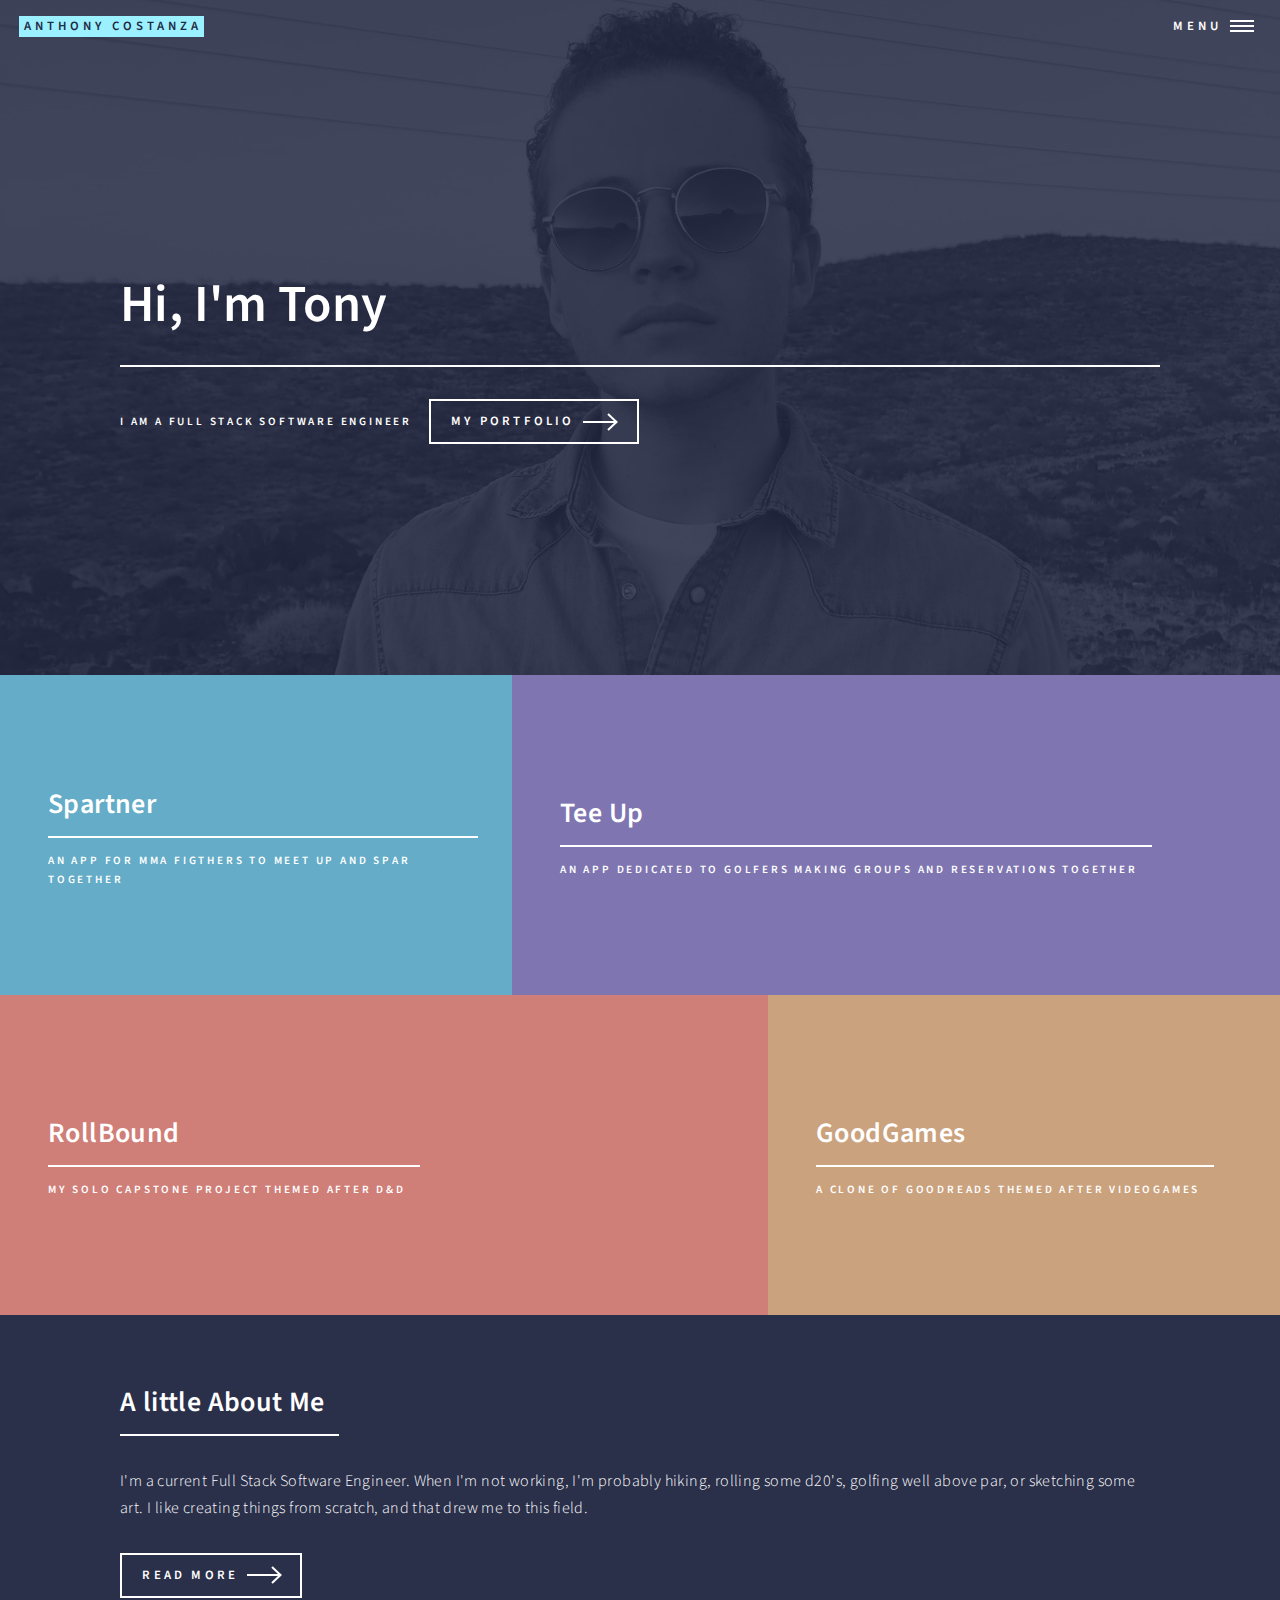
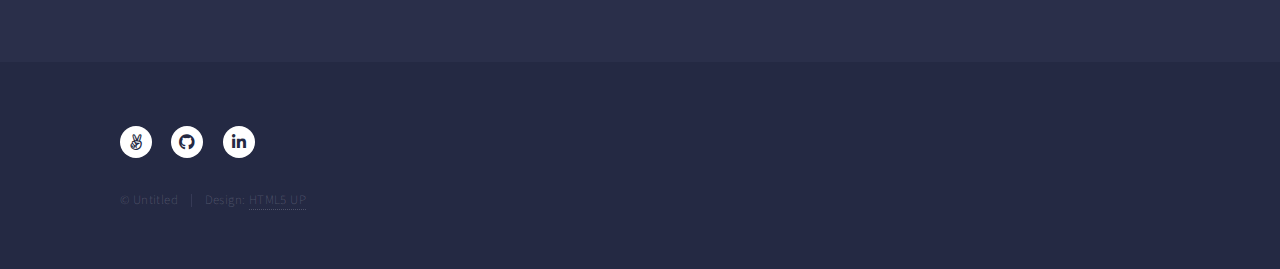
==== index.html @ 58f8bd4c "finished home page" ====
<!DOCTYPE HTML>
<!--
	Forty by HTML5 UP
	html5up.net | @ajlkn
	Free for personal and commercial use under the CCA 3.0 license (html5up.net/license)
-->
<html>
	<head>
		<title>Anthony Costanza</title>
		<link rel="shortcut icon" type="image/png" href="images/favicon.png">
		<meta charset="utf-8" />
		<meta name="viewport" content="width=device-width, initial-scale=1, user-scalable=no" />
		<link rel="stylesheet" href="assets/css/main.css" />
		<noscript><link rel="stylesheet" href="assets/css/noscript.css" /></noscript>
	</head>
	<body class="is-preload">

		<!-- Wrapper -->
			<div id="wrapper">

				<!-- Header -->
					<header id="header" class="alt">
						<a href="index.html" class="logo"><strong>Anthony Costanza</strong></a>
						<nav>
							<a href="#menu">Menu</a>
						</nav>
					</header>

				<!-- Menu -->
					<nav id="menu">
						<ul class="links">
							<li><a href="index.html">Home</a></li>
							<li><a href="landing.html">Portfolio</a></li>
							<li><a href="generic.html">About Me</a></li>
							<li><a href="elements.html">Technologies / Stacks</a></li>
						</ul>
					</nav>

				<!-- Banner -->
					<section id="banner" class="major">
						<div class="inner">
							<header class="major">
								<h1>Hi, I'm Tony</h1>
							</header>
							<div class="content">
								<p>I am a full stack software engineer</p>
								<ul class="actions">
									<li><a href="#one" class="button next scrolly">My Portfolio</a></li>
								</ul>
							</div>
						</div>
					</section>

				<!-- Main -->
					<div id="main">

						<!-- One -->
							<section id="one" class="tiles">
								<article>
									<span class="image">
										<img src="https://images.unsplash.com/photo-1509255929945-586a420363cf?ixid=MnwxMjA3fDB8MHxwaG90by1wYWdlfHx8fGVufDB8fHx8&ixlib=rb-1.2.1&auto=format&fit=crop&w=2101&q=80" alt="" />
									</span>
									<header class="major">
										<h3><a href="landing.html" target="_blank" class="link">Spartner</a></h3>
										<p>An app for MMA figthers to meet up and spar together</p>
									</header>
								</article>
								<article>
									<span class="image">
										<img src="https://images.unsplash.com/photo-1611374243147-44a702c2d44c?ixlib=rb-1.2.1&ixid=MnwxMjA3fDB8MHxwaG90by1wYWdlfHx8fGVufDB8fHx8&auto=format&fit=crop&w=1950&q=80" alt="" />
									</span>
									<header class="major">
										<h3><a href="https://tee--up.herokuapp.com/" target="_blank" class="link">Tee Up</a></h3>
										<p>An app dedicated to golfers making groups and reservations together</p>
									</header>
								</article>
								<article>
									<span class="image">
										<img src="https://images.unsplash.com/photo-1549056572-75914d5d5fd4?ixid=MnwxMjA3fDB8MHxwaG90by1wYWdlfHx8fGVufDB8fHx8&ixlib=rb-1.2.1&auto=format&fit=crop&w=2000&q=80" alt="" />
									</span>
									<header class="major">
										<h3><a href="landing.html" target="_blank" class="link">RollBound</a></h3>
										<p>My solo capstone project themed after D&D</p>
									</header>
								</article>
								<article>
									<span class="image">
										<img src="https://images.unsplash.com/photo-1579407364450-481fe19dbfaa?ixid=MnwxMjA3fDB8MHxwaG90by1wYWdlfHx8fGVufDB8fHx8&ixlib=rb-1.2.1&auto=format&fit=crop&w=1189&q=80" alt="" />
									</span>
									<header class="major">
										<h3><a href="https://ggs---app.herokuapp.com/" target="_blank" class="link">GoodGames</a></h3>
										<p>A clone of goodreads themed after videogames</p>
									</header>
								</article>
							</section>

						<!-- About Me -->
							<section id="Bio">
								<div class="inner">
									<header class="major">
										<h2>A little About Me</h2>
									</header>
									<p>I'm a current Full Stack Software Engineer. When I'm not working, I'm probably hiking, rolling some d20's, golfing well above par, or sketching some art. I like creating things from scratch, and that drew me to this field.</p>
									<ul class="actions">
										<li><a href="landing.html" class="button next">Read more</a></li>
									</ul>
								</div>
							</section>

					</div>
				<!-- Footer -->
					<footer id="footer">
						<div class="inner">
							<ul class="icons">
								<li><a href="https://angel.co/u/anthony-costanza-1" target="_blank" class="icon brands alt fab fa-angellist"><span class="label">AngelList</span></a></li>
								<li><a href="https://github.com/AnthonyCost" target="_blank" class="icon brands alt fa-github"><span class="label">GitHub</span></a></li>
								<li><a href="https://www.linkedin.com/in/anthony-costanza-64952820a/" target="_blank" class="icon brands alt fa-linkedin-in"><span class="label">LinkedIn</span></a></li>
							</ul>
							<ul class="copyright">
								<li>&copy; Untitled</li><li>Design: <a href="https://html5up.net">HTML5 UP</a></li>
							</ul>
						</div>
					</footer>

			</div>

		<!-- Scripts -->
			<script src="assets/js/jquery.min.js"></script>
			<script src="assets/js/jquery.scrolly.min.js"></script>
			<script src="assets/js/jquery.scrollex.min.js"></script>
			<script src="assets/js/browser.min.js"></script>
			<script src="assets/js/breakpoints.min.js"></script>
			<script src="assets/js/util.js"></script>
			<script src="assets/js/main.js"></script>

	</body>
</html>
---- assets/css/main.css ----
@import url(fontawesome-all.min.css);
@import url("https://fonts.googleapis.com/css?family=Source+Sans+Pro:300,300italic,600,600italic");

/*
	Forty by HTML5 UP
	html5up.net | @ajlkn
	Free for personal and commercial use under the CCA 3.0 license (html5up.net/license)
*/

html, body, div, span, applet, object,
iframe, h1, h2, h3, h4, h5, h6, p, blockquote,
pre, a, abbr, acronym, address, big, cite,
code, del, dfn, em, img, ins, kbd, q, s, samp,
small, strike, strong, sub, sup, tt, var, b,
u, i, center, dl, dt, dd, ol, ul, li, fieldset,
form, label, legend, table, caption, tbody,
tfoot, thead, tr, th, td, article, aside,
canvas, details, embed, figure, figcaption,
footer, header, hgroup, menu, nav, output, ruby,
section, summary, time, mark, audio, video {
	margin: 0;
	padding: 0;
	border: 0;
	font-size: 100%;
	font: inherit;
	vertical-align: baseline;}

article, aside, details, figcaption, figure,
footer, header, hgroup, menu, nav, section {
	display: block;}

body {
	line-height: 1;
}

ol, ul {
	list-style: none;
}

blockquote, q {
	quotes: none;
}

	blockquote:before, blockquote:after, q:before, q:after {
		content: '';
		content: none;
	}

table {
	border-collapse: collapse;
	border-spacing: 0;
}

body {
	-webkit-text-size-adjust: none;
}

mark {
	background-color: transparent;
	color: inherit;
}

input::-moz-focus-inner {
	border: 0;
	padding: 0;
}

input, select, textarea {
	-moz-appearance: none;
	-webkit-appearance: none;
	-ms-appearance: none;
	appearance: none;
}

/* Basic */

	@-ms-viewport {
		width: device-width;
	}

	body {
		-ms-overflow-style: scrollbar;
	}

	@media screen and (max-width: 480px) {

		html, body {
			min-width: 320px;
		}

	}

	html {
		box-sizing: border-box;
	}

	*, *:before, *:after {
		box-sizing: inherit;
	}

	body {
		background: #242943;
	}

		body.is-preload *, body.is-preload *:before, body.is-preload *:after {
			-moz-animation: none !important;
			-webkit-animation: none !important;
			-ms-animation: none !important;
			animation: none !important;
			-moz-transition: none !important;
			-webkit-transition: none !important;
			-ms-transition: none !important;
			transition: none !important;
		}

/* Type */

	body, input, select, textarea {
		color: #ffffff;
		font-family: "Source Sans Pro", Helvetica, sans-serif;
		font-size: 17pt;
		font-weight: 300;
		letter-spacing: 0.025em;
		line-height: 1.65;
	}

		@media screen and (max-width: 1680px) {

			body, input, select, textarea {
				font-size: 14pt;
			}

		}

		@media screen and (max-width: 1280px) {

			body, input, select, textarea {
				font-size: 12pt;
			}

		}

		@media screen and (max-width: 360px) {

			body, input, select, textarea {
				font-size: 11pt;
			}

		}

	a {
		-moz-transition: color 0.2s ease-in-out, border-bottom-color 0.2s ease-in-out;
		-webkit-transition: color 0.2s ease-in-out, border-bottom-color 0.2s ease-in-out;
		-ms-transition: color 0.2s ease-in-out, border-bottom-color 0.2s ease-in-out;
		transition: color 0.2s ease-in-out, border-bottom-color 0.2s ease-in-out;
		border-bottom: dotted 1px;
		color: inherit;
		text-decoration: none;
	}

		a:hover {
			border-bottom-color: transparent;
			color: #9bf1ff !important;
		}

		a:active {
			color: #53e3fb !important;
		}

	strong, b {
		color: #ffffff;
		font-weight: 600;
	}

	em, i {
		font-style: italic;
	}

	p {
		margin: 0 0 2em 0;
	}

	h1, h2, h3, h4, h5, h6 {
		color: #ffffff;
		font-weight: 600;
		line-height: 1.65;
		margin: 0 0 1em 0;
	}

		h1 a, h2 a, h3 a, h4 a, h5 a, h6 a {
			color: inherit;
			border-bottom: 0;
		}

	h1 {
		font-size: 2.5em;
	}

	h2 {
		font-size: 1.75em;
	}

	h3 {
		font-size: 1.35em;
	}

	h4 {
		font-size: 1.1em;
	}

	h5 {
		font-size: 0.9em;
	}

	h6 {
		font-size: 0.7em;
	}

	@media screen and (max-width: 736px) {

		h1 {
			font-size: 2em;
		}

		h2 {
			font-size: 1.5em;
		}

		h3 {
			font-size: 1.25em;
		}

	}

	sub {
		font-size: 0.8em;
		position: relative;
		top: 0.5em;
	}

	sup {
		font-size: 0.8em;
		position: relative;
		top: -0.5em;
	}

	blockquote {
		border-left: solid 4px rgba(212, 212, 255, 0.1);
		font-style: italic;
		margin: 0 0 2em 0;
		padding: 0.5em 0 0.5em 2em;
	}

	code {
		background: rgba(212, 212, 255, 0.035);
		font-family: "Courier New", monospace;
		font-size: 0.9em;
		margin: 0 0.25em;
		padding: 0.25em 0.65em;
	}

	pre {
		-webkit-overflow-scrolling: touch;
		font-family: "Courier New", monospace;
		font-size: 0.9em;
		margin: 0 0 2em 0;
	}

		pre code {
			display: block;
			line-height: 1.75;
			padding: 1em 1.5em;
			overflow-x: auto;
		}

	hr {
		border: 0;
		border-bottom: solid 1px rgba(212, 212, 255, 0.1);
		margin: 2em 0;
	}

		hr.major {
			margin: 3em 0;
		}

	.align-left {
		text-align: left;
	}

	.align-center {
		text-align: center;
	}

	.align-right {
		text-align: right;
	}

/* Row */

	.row {
		display: flex;
		flex-wrap: wrap;
		box-sizing: border-box;
		align-items: stretch;
	}

		.row > * {
			box-sizing: border-box;
		}

		.row.gtr-uniform > * > :last-child {
			margin-bottom: 0;
		}

		.row.aln-left {
			justify-content: flex-start;
		}

		.row.aln-center {
			justify-content: center;
		}

		.row.aln-right {
			justify-content: flex-end;
		}

		.row.aln-top {
			align-items: flex-start;
		}

		.row.aln-middle {
			align-items: center;
		}

		.row.aln-bottom {
			align-items: flex-end;
		}

		.row > .imp {
			order: -1;
		}

		.row > .col-1 {
			width: 8.33333%;
		}

		.row > .off-1 {
			margin-left: 8.33333%;
		}

		.row > .col-2 {
			width: 16.66667%;
		}

		.row > .off-2 {
			margin-left: 16.66667%;
		}

		.row > .col-3 {
			width: 25%;
		}

		.row > .off-3 {
			margin-left: 25%;
		}

		.row > .col-4 {
			width: 33.33333%;
		}

		.row > .off-4 {
			margin-left: 33.33333%;
		}

		.row > .col-5 {
			width: 41.66667%;
		}

		.row > .off-5 {
			margin-left: 41.66667%;
		}

		.row > .col-6 {
			width: 50%;
		}

		.row > .off-6 {
			margin-left: 50%;
		}

		.row > .col-7 {
			width: 58.33333%;
		}

		.row > .off-7 {
			margin-left: 58.33333%;
		}

		.row > .col-8 {
			width: 66.66667%;
		}

		.row > .off-8 {
			margin-left: 66.66667%;
		}

		.row > .col-9 {
			width: 75%;
		}

		.row > .off-9 {
			margin-left: 75%;
		}

		.row > .col-10 {
			width: 83.33333%;
		}

		.row > .off-10 {
			margin-left: 83.33333%;
		}

		.row > .col-11 {
			width: 91.66667%;
		}

		.row > .off-11 {
			margin-left: 91.66667%;
		}

		.row > .col-12 {
			width: 100%;
		}

		.row > .off-12 {
			margin-left: 100%;
		}

		.row.gtr-0 {
			margin-top: 0;
			margin-left: 0em;
		}

			.row.gtr-0 > * {
				padding: 0 0 0 0em;
			}

			.row.gtr-0.gtr-uniform {
				margin-top: 0em;
			}

				.row.gtr-0.gtr-uniform > * {
					padding-top: 0em;
				}

		.row.gtr-25 {
			margin-top: 0;
			margin-left: -0.5em;
		}

			.row.gtr-25 > * {
				padding: 0 0 0 0.5em;
			}

			.row.gtr-25.gtr-uniform {
				margin-top: -0.5em;
			}

				.row.gtr-25.gtr-uniform > * {
					padding-top: 0.5em;
				}

		.row.gtr-50 {
			margin-top: 0;
			margin-left: -1em;
		}

			.row.gtr-50 > * {
				padding: 0 0 0 1em;
			}

			.row.gtr-50.gtr-uniform {
				margin-top: -1em;
			}

				.row.gtr-50.gtr-uniform > * {
					padding-top: 1em;
				}

		.row {
			margin-top: 0;
			margin-left: -2em;
		}

			.row > * {
				padding: 0 0 0 2em;
			}

			.row.gtr-uniform {
				margin-top: -2em;
			}

				.row.gtr-uniform > * {
					padding-top: 2em;
				}

		.row.gtr-150 {
			margin-top: 0;
			margin-left: -3em;
		}

			.row.gtr-150 > * {
				padding: 0 0 0 3em;
			}

			.row.gtr-150.gtr-uniform {
				margin-top: -3em;
			}

				.row.gtr-150.gtr-uniform > * {
					padding-top: 3em;
				}

		.row.gtr-200 {
			margin-top: 0;
			margin-left: -4em;
		}

			.row.gtr-200 > * {
				padding: 0 0 0 4em;
			}

			.row.gtr-200.gtr-uniform {
				margin-top: -4em;
			}

				.row.gtr-200.gtr-uniform > * {
					padding-top: 4em;
				}

		@media screen and (max-width: 1680px) {

			.row {
				display: flex;
				flex-wrap: wrap;
				box-sizing: border-box;
				align-items: stretch;
			}

				.row > * {
					box-sizing: border-box;
				}

				.row.gtr-uniform > * > :last-child {
					margin-bottom: 0;
				}

				.row.aln-left {
					justify-content: flex-start;
				}

				.row.aln-center {
					justify-content: center;
				}

				.row.aln-right {
					justify-content: flex-end;
				}

				.row.aln-top {
					align-items: flex-start;
				}

				.row.aln-middle {
					align-items: center;
				}

				.row.aln-bottom {
					align-items: flex-end;
				}

				.row > .imp-xlarge {
					order: -1;
				}

				.row > .col-1-xlarge {
					width: 8.33333%;
				}

				.row > .off-1-xlarge {
					margin-left: 8.33333%;
				}

				.row > .col-2-xlarge {
					width: 16.66667%;
				}

				.row > .off-2-xlarge {
					margin-left: 16.66667%;
				}

				.row > .col-3-xlarge {
					width: 25%;
				}

				.row > .off-3-xlarge {
					margin-left: 25%;
				}

				.row > .col-4-xlarge {
					width: 33.33333%;
				}

				.row > .off-4-xlarge {
					margin-left: 33.33333%;
				}

				.row > .col-5-xlarge {
					width: 41.66667%;
				}

				.row > .off-5-xlarge {
					margin-left: 41.66667%;
				}

				.row > .col-6-xlarge {
					width: 50%;
				}

				.row > .off-6-xlarge {
					margin-left: 50%;
				}

				.row > .col-7-xlarge {
					width: 58.33333%;
				}

				.row > .off-7-xlarge {
					margin-left: 58.33333%;
				}

				.row > .col-8-xlarge {
					width: 66.66667%;
				}

				.row > .off-8-xlarge {
					margin-left: 66.66667%;
				}

				.row > .col-9-xlarge {
					width: 75%;
				}

				.row > .off-9-xlarge {
					margin-left: 75%;
				}

				.row > .col-10-xlarge {
					width: 83.33333%;
				}

				.row > .off-10-xlarge {
					margin-left: 83.33333%;
				}

				.row > .col-11-xlarge {
					width: 91.66667%;
				}

				.row > .off-11-xlarge {
					margin-left: 91.66667%;
				}

				.row > .col-12-xlarge {
					width: 100%;
				}

				.row > .off-12-xlarge {
					margin-left: 100%;
				}

				.row.gtr-0 {
					margin-top: 0;
					margin-left: 0em;
				}

					.row.gtr-0 > * {
						padding: 0 0 0 0em;
					}

					.row.gtr-0.gtr-uniform {
						margin-top: 0em;
					}

						.row.gtr-0.gtr-uniform > * {
							padding-top: 0em;
						}

				.row.gtr-25 {
					margin-top: 0;
					margin-left: -0.5em;
				}

					.row.gtr-25 > * {
						padding: 0 0 0 0.5em;
					}

					.row.gtr-25.gtr-uniform {
						margin-top: -0.5em;
					}

						.row.gtr-25.gtr-uniform > * {
							padding-top: 0.5em;
						}

				.row.gtr-50 {
					margin-top: 0;
					margin-left: -1em;
				}

					.row.gtr-50 > * {
						padding: 0 0 0 1em;
					}

					.row.gtr-50.gtr-uniform {
						margin-top: -1em;
					}

						.row.gtr-50.gtr-uniform > * {
							padding-top: 1em;
						}

				.row {
					margin-top: 0;
					margin-left: -2em;
				}

					.row > * {
						padding: 0 0 0 2em;
					}

					.row.gtr-uniform {
						margin-top: -2em;
					}

						.row.gtr-uniform > * {
							padding-top: 2em;
						}

				.row.gtr-150 {
					margin-top: 0;
					margin-left: -3em;
				}

					.row.gtr-150 > * {
						padding: 0 0 0 3em;
					}

					.row.gtr-150.gtr-uniform {
						margin-top: -3em;
					}

						.row.gtr-150.gtr-uniform > * {
							padding-top: 3em;
						}

				.row.gtr-200 {
					margin-top: 0;
					margin-left: -4em;
				}

					.row.gtr-200 > * {
						padding: 0 0 0 4em;
					}

					.row.gtr-200.gtr-uniform {
						margin-top: -4em;
					}

						.row.gtr-200.gtr-uniform > * {
							padding-top: 4em;
						}

		}

		@media screen and (max-width: 1280px) {

			.row {
				display: flex;
				flex-wrap: wrap;
				box-sizing: border-box;
				align-items: stretch;
			}

				.row > * {
					box-sizing: border-box;
				}

				.row.gtr-uniform > * > :last-child {
					margin-bottom: 0;
				}

				.row.aln-left {
					justify-content: flex-start;
				}

				.row.aln-center {
					justify-content: center;
				}

				.row.aln-right {
					justify-content: flex-end;
				}

				.row.aln-top {
					align-items: flex-start;
				}

				.row.aln-middle {
					align-items: center;
				}

				.row.aln-bottom {
					align-items: flex-end;
				}

				.row > .imp-large {
					order: -1;
				}

				.row > .col-1-large {
					width: 8.33333%;
				}

				.row > .off-1-large {
					margin-left: 8.33333%;
				}

				.row > .col-2-large {
					width: 16.66667%;
				}

				.row > .off-2-large {
					margin-left: 16.66667%;
				}

				.row > .col-3-large {
					width: 25%;
				}

				.row > .off-3-large {
					margin-left: 25%;
				}

				.row > .col-4-large {
					width: 33.33333%;
				}

				.row > .off-4-large {
					margin-left: 33.33333%;
				}

				.row > .col-5-large {
					width: 41.66667%;
				}

				.row > .off-5-large {
					margin-left: 41.66667%;
				}

				.row > .col-6-large {
					width: 50%;
				}

				.row > .off-6-large {
					margin-left: 50%;
				}

				.row > .col-7-large {
					width: 58.33333%;
				}

				.row > .off-7-large {
					margin-left: 58.33333%;
				}

				.row > .col-8-large {
					width: 66.66667%;
				}

				.row > .off-8-large {
					margin-left: 66.66667%;
				}

				.row > .col-9-large {
					width: 75%;
				}

				.row > .off-9-large {
					margin-left: 75%;
				}

				.row > .col-10-large {
					width: 83.33333%;
				}

				.row > .off-10-large {
					margin-left: 83.33333%;
				}

				.row > .col-11-large {
					width: 91.66667%;
				}

				.row > .off-11-large {
					margin-left: 91.66667%;
				}

				.row > .col-12-large {
					width: 100%;
				}

				.row > .off-12-large {
					margin-left: 100%;
				}

				.row.gtr-0 {
					margin-top: 0;
					margin-left: 0em;
				}

					.row.gtr-0 > * {
						padding: 0 0 0 0em;
					}

					.row.gtr-0.gtr-uniform {
						margin-top: 0em;
					}

						.row.gtr-0.gtr-uniform > * {
							padding-top: 0em;
						}

				.row.gtr-25 {
					margin-top: 0;
					margin-left: -0.375em;
				}

					.row.gtr-25 > * {
						padding: 0 0 0 0.375em;
					}

					.row.gtr-25.gtr-uniform {
						margin-top: -0.375em;
					}

						.row.gtr-25.gtr-uniform > * {
							padding-top: 0.375em;
						}

				.row.gtr-50 {
					margin-top: 0;
					margin-left: -0.75em;
				}

					.row.gtr-50 > * {
						padding: 0 0 0 0.75em;
					}

					.row.gtr-50.gtr-uniform {
						margin-top: -0.75em;
					}

						.row.gtr-50.gtr-uniform > * {
							padding-top: 0.75em;
						}

				.row {
					margin-top: 0;
					margin-left: -1.5em;
				}

					.row > * {
						padding: 0 0 0 1.5em;
					}

					.row.gtr-uniform {
						margin-top: -1.5em;
					}

						.row.gtr-uniform > * {
							padding-top: 1.5em;
						}

				.row.gtr-150 {
					margin-top: 0;
					margin-left: -2.25em;
				}

					.row.gtr-150 > * {
						padding: 0 0 0 2.25em;
					}

					.row.gtr-150.gtr-uniform {
						margin-top: -2.25em;
					}

						.row.gtr-150.gtr-uniform > * {
							padding-top: 2.25em;
						}

				.row.gtr-200 {
					margin-top: 0;
					margin-left: -3em;
				}

					.row.gtr-200 > * {
						padding: 0 0 0 3em;
					}

					.row.gtr-200.gtr-uniform {
						margin-top: -3em;
					}

						.row.gtr-200.gtr-uniform > * {
							padding-top: 3em;
						}

		}

		@media screen and (max-width: 980px) {

			.row {
				display: flex;
				flex-wrap: wrap;
				box-sizing: border-box;
				align-items: stretch;
			}

				.row > * {
					box-sizing: border-box;
				}

				.row.gtr-uniform > * > :last-child {
					margin-bottom: 0;
				}

				.row.aln-left {
					justify-content: flex-start;
				}

				.row.aln-center {
					justify-content: center;
				}

				.row.aln-right {
					justify-content: flex-end;
				}

				.row.aln-top {
					align-items: flex-start;
				}

				.row.aln-middle {
					align-items: center;
				}

				.row.aln-bottom {
					align-items: flex-end;
				}

				.row > .imp-medium {
					order: -1;
				}

				.row > .col-1-medium {
					width: 8.33333%;
				}

				.row > .off-1-medium {
					margin-left: 8.33333%;
				}

				.row > .col-2-medium {
					width: 16.66667%;
				}

				.row > .off-2-medium {
					margin-left: 16.66667%;
				}

				.row > .col-3-medium {
					width: 25%;
				}

				.row > .off-3-medium {
					margin-left: 25%;
				}

				.row > .col-4-medium {
					width: 33.33333%;
				}

				.row > .off-4-medium {
					margin-left: 33.33333%;
				}

				.row > .col-5-medium {
					width: 41.66667%;
				}

				.row > .off-5-medium {
					margin-left: 41.66667%;
				}

				.row > .col-6-medium {
					width: 50%;
				}

				.row > .off-6-medium {
					margin-left: 50%;
				}

				.row > .col-7-medium {
					width: 58.33333%;
				}

				.row > .off-7-medium {
					margin-left: 58.33333%;
				}

				.row > .col-8-medium {
					width: 66.66667%;
				}

				.row > .off-8-medium {
					margin-left: 66.66667%;
				}

				.row > .col-9-medium {
					width: 75%;
				}

				.row > .off-9-medium {
					margin-left: 75%;
				}

				.row > .col-10-medium {
					width: 83.33333%;
				}

				.row > .off-10-medium {
					margin-left: 83.33333%;
				}

				.row > .col-11-medium {
					width: 91.66667%;
				}

				.row > .off-11-medium {
					margin-left: 91.66667%;
				}

				.row > .col-12-medium {
					width: 100%;
				}

				.row > .off-12-medium {
					margin-left: 100%;
				}

				.row.gtr-0 {
					margin-top: 0;
					margin-left: 0em;
				}

					.row.gtr-0 > * {
						padding: 0 0 0 0em;
					}

					.row.gtr-0.gtr-uniform {
						margin-top: 0em;
					}

						.row.gtr-0.gtr-uniform > * {
							padding-top: 0em;
						}

				.row.gtr-25 {
					margin-top: 0;
					margin-left: -0.375em;
				}

					.row.gtr-25 > * {
						padding: 0 0 0 0.375em;
					}

					.row.gtr-25.gtr-uniform {
						margin-top: -0.375em;
					}

						.row.gtr-25.gtr-uniform > * {
							padding-top: 0.375em;
						}

				.row.gtr-50 {
					margin-top: 0;
					margin-left: -0.75em;
				}

					.row.gtr-50 > * {
						padding: 0 0 0 0.75em;
					}

					.row.gtr-50.gtr-uniform {
						margin-top: -0.75em;
					}

						.row.gtr-50.gtr-uniform > * {
							padding-top: 0.75em;
						}

				.row {
					margin-top: 0;
					margin-left: -1.5em;
				}

					.row > * {
						padding: 0 0 0 1.5em;
					}

					.row.gtr-uniform {
						margin-top: -1.5em;
					}

						.row.gtr-uniform > * {
							padding-top: 1.5em;
						}

				.row.gtr-150 {
					margin-top: 0;
					margin-left: -2.25em;
				}

					.row.gtr-150 > * {
						padding: 0 0 0 2.25em;
					}

					.row.gtr-150.gtr-uniform {
						margin-top: -2.25em;
					}

						.row.gtr-150.gtr-uniform > * {
							padding-top: 2.25em;
						}

				.row.gtr-200 {
					margin-top: 0;
					margin-left: -3em;
				}

					.row.gtr-200 > * {
						padding: 0 0 0 3em;
					}

					.row.gtr-200.gtr-uniform {
						margin-top: -3em;
					}

						.row.gtr-200.gtr-uniform > * {
							padding-top: 3em;
						}

		}

		@media screen and (max-width: 736px) {

			.row {
				display: flex;
				flex-wrap: wrap;
				box-sizing: border-box;
				align-items: stretch;
			}

				.row > * {
					box-sizing: border-box;
				}

				.row.gtr-uniform > * > :last-child {
					margin-bottom: 0;
				}

				.row.aln-left {
					justify-content: flex-start;
				}

				.row.aln-center {
					justify-content: center;
				}

				.row.aln-right {
					justify-content: flex-end;
				}

				.row.aln-top {
					align-items: flex-start;
				}

				.row.aln-middle {
					align-items: center;
				}

				.row.aln-bottom {
					align-items: flex-end;
				}

				.row > .imp-small {
					order: -1;
				}

				.row > .col-1-small {
					width: 8.33333%;
				}

				.row > .off-1-small {
					margin-left: 8.33333%;
				}

				.row > .col-2-small {
					width: 16.66667%;
				}

				.row > .off-2-small {
					margin-left: 16.66667%;
				}

				.row > .col-3-small {
					width: 25%;
				}

				.row > .off-3-small {
					margin-left: 25%;
				}

				.row > .col-4-small {
					width: 33.33333%;
				}

				.row > .off-4-small {
					margin-left: 33.33333%;
				}

				.row > .col-5-small {
					width: 41.66667%;
				}

				.row > .off-5-small {
					margin-left: 41.66667%;
				}

				.row > .col-6-small {
					width: 50%;
				}

				.row > .off-6-small {
					margin-left: 50%;
				}

				.row > .col-7-small {
					width: 58.33333%;
				}

				.row > .off-7-small {
					margin-left: 58.33333%;
				}

				.row > .col-8-small {
					width: 66.66667%;
				}

				.row > .off-8-small {
					margin-left: 66.66667%;
				}

				.row > .col-9-small {
					width: 75%;
				}

				.row > .off-9-small {
					margin-left: 75%;
				}

				.row > .col-10-small {
					width: 83.33333%;
				}

				.row > .off-10-small {
					margin-left: 83.33333%;
				}

				.row > .col-11-small {
					width: 91.66667%;
				}

				.row > .off-11-small {
					margin-left: 91.66667%;
				}

				.row > .col-12-small {
					width: 100%;
				}

				.row > .off-12-small {
					margin-left: 100%;
				}

				.row.gtr-0 {
					margin-top: 0;
					margin-left: 0em;
				}

					.row.gtr-0 > * {
						padding: 0 0 0 0em;
					}

					.row.gtr-0.gtr-uniform {
						margin-top: 0em;
					}

						.row.gtr-0.gtr-uniform > * {
							padding-top: 0em;
						}

				.row.gtr-25 {
					margin-top: 0;
					margin-left: -0.3125em;
				}

					.row.gtr-25 > * {
						padding: 0 0 0 0.3125em;
					}

					.row.gtr-25.gtr-uniform {
						margin-top: -0.3125em;
					}

						.row.gtr-25.gtr-uniform > * {
							padding-top: 0.3125em;
						}

				.row.gtr-50 {
					margin-top: 0;
					margin-left: -0.625em;
				}

					.row.gtr-50 > * {
						padding: 0 0 0 0.625em;
					}

					.row.gtr-50.gtr-uniform {
						margin-top: -0.625em;
					}

						.row.gtr-50.gtr-uniform > * {
							padding-top: 0.625em;
						}

				.row {
					margin-top: 0;
					margin-left: -1.25em;
				}

					.row > * {
						padding: 0 0 0 1.25em;
					}

					.row.gtr-uniform {
						margin-top: -1.25em;
					}

						.row.gtr-uniform > * {
							padding-top: 1.25em;
						}

				.row.gtr-150 {
					margin-top: 0;
					margin-left: -1.875em;
				}

					.row.gtr-150 > * {
						padding: 0 0 0 1.875em;
					}

					.row.gtr-150.gtr-uniform {
						margin-top: -1.875em;
					}

						.row.gtr-150.gtr-uniform > * {
							padding-top: 1.875em;
						}

				.row.gtr-200 {
					margin-top: 0;
					margin-left: -2.5em;
				}

					.row.gtr-200 > * {
						padding: 0 0 0 2.5em;
					}

					.row.gtr-200.gtr-uniform {
						margin-top: -2.5em;
					}

						.row.gtr-200.gtr-uniform > * {
							padding-top: 2.5em;
						}

		}

		@media screen and (max-width: 480px) {

			.row {
				display: flex;
				flex-wrap: wrap;
				box-sizing: border-box;
				align-items: stretch;
			}

				.row > * {
					box-sizing: border-box;
				}

				.row.gtr-uniform > * > :last-child {
					margin-bottom: 0;
				}

				.row.aln-left {
					justify-content: flex-start;
				}

				.row.aln-center {
					justify-content: center;
				}

				.row.aln-right {
					justify-content: flex-end;
				}

				.row.aln-top {
					align-items: flex-start;
				}

				.row.aln-middle {
					align-items: center;
				}

				.row.aln-bottom {
					align-items: flex-end;
				}

				.row > .imp-xsmall {
					order: -1;
				}

				.row > .col-1-xsmall {
					width: 8.33333%;
				}

				.row > .off-1-xsmall {
					margin-left: 8.33333%;
				}

				.row > .col-2-xsmall {
					width: 16.66667%;
				}

				.row > .off-2-xsmall {
					margin-left: 16.66667%;
				}

				.row > .col-3-xsmall {
					width: 25%;
				}

				.row > .off-3-xsmall {
					margin-left: 25%;
				}

				.row > .col-4-xsmall {
					width: 33.33333%;
				}

				.row > .off-4-xsmall {
					margin-left: 33.33333%;
				}

				.row > .col-5-xsmall {
					width: 41.66667%;
				}

				.row > .off-5-xsmall {
					margin-left: 41.66667%;
				}

				.row > .col-6-xsmall {
					width: 50%;
				}

				.row > .off-6-xsmall {
					margin-left: 50%;
				}

				.row > .col-7-xsmall {
					width: 58.33333%;
				}

				.row > .off-7-xsmall {
					margin-left: 58.33333%;
				}

				.row > .col-8-xsmall {
					width: 66.66667%;
				}

				.row > .off-8-xsmall {
					margin-left: 66.66667%;
				}

				.row > .col-9-xsmall {
					width: 75%;
				}

				.row > .off-9-xsmall {
					margin-left: 75%;
				}

				.row > .col-10-xsmall {
					width: 83.33333%;
				}

				.row > .off-10-xsmall {
					margin-left: 83.33333%;
				}

				.row > .col-11-xsmall {
					width: 91.66667%;
				}

				.row > .off-11-xsmall {
					margin-left: 91.66667%;
				}

				.row > .col-12-xsmall {
					width: 100%;
				}

				.row > .off-12-xsmall {
					margin-left: 100%;
				}

				.row.gtr-0 {
					margin-top: 0;
					margin-left: 0em;
				}

					.row.gtr-0 > * {
						padding: 0 0 0 0em;
					}

					.row.gtr-0.gtr-uniform {
						margin-top: 0em;
					}

						.row.gtr-0.gtr-uniform > * {
							padding-top: 0em;
						}

				.row.gtr-25 {
					margin-top: 0;
					margin-left: -0.3125em;
				}

					.row.gtr-25 > * {
						padding: 0 0 0 0.3125em;
					}

					.row.gtr-25.gtr-uniform {
						margin-top: -0.3125em;
					}

						.row.gtr-25.gtr-uniform > * {
							padding-top: 0.3125em;
						}

				.row.gtr-50 {
					margin-top: 0;
					margin-left: -0.625em;
				}

					.row.gtr-50 > * {
						padding: 0 0 0 0.625em;
					}

					.row.gtr-50.gtr-uniform {
						margin-top: -0.625em;
					}

						.row.gtr-50.gtr-uniform > * {
							padding-top: 0.625em;
						}

				.row {
					margin-top: 0;
					margin-left: -1.25em;
				}

					.row > * {
						padding: 0 0 0 1.25em;
					}

					.row.gtr-uniform {
						margin-top: -1.25em;
					}

						.row.gtr-uniform > * {
							padding-top: 1.25em;
						}

				.row.gtr-150 {
					margin-top: 0;
					margin-left: -1.875em;
				}

					.row.gtr-150 > * {
						padding: 0 0 0 1.875em;
					}

					.row.gtr-150.gtr-uniform {
						margin-top: -1.875em;
					}

						.row.gtr-150.gtr-uniform > * {
							padding-top: 1.875em;
						}

				.row.gtr-200 {
					margin-top: 0;
					margin-left: -2.5em;
				}

					.row.gtr-200 > * {
						padding: 0 0 0 2.5em;
					}

					.row.gtr-200.gtr-uniform {
						margin-top: -2.5em;
					}

						.row.gtr-200.gtr-uniform > * {
							padding-top: 2.5em;
						}

		}

/* Section/Article */

	section.special, article.special {
		text-align: center;
	}

	header.major {
		width: -moz-max-content;
		width: -webkit-max-content;
		width: -ms-max-content;
		width: max-content;
		margin-bottom: 2em;
	}

		header.major > :first-child {
			margin-bottom: 0;
			width: calc(100% + 0.5em);
		}

			header.major > :first-child:after {
				content: '';
				background-color: #ffffff;
				display: block;
				height: 2px;
				margin: 0.325em 0 0.5em 0;
				width: 100%;
			}

		header.major > p {
			font-size: 0.7em;
			font-weight: 600;
			letter-spacing: 0.25em;
			margin-bottom: 0;
			text-transform: uppercase;
		}

		body.is-ie header.major > :first-child:after {
			max-width: 9em;
		}

		body.is-ie header.major > h1:after {
			max-width: 100% !important;
		}

	@media screen and (max-width: 736px) {

		header.major > p br {
			display: none;
		}

	}

/* Form */

	form {
		margin: 0 0 2em 0;
	}

		form > :last-child {
			margin-bottom: 0;
		}

		form > .fields {
			display: -moz-flex;
			display: -webkit-flex;
			display: -ms-flex;
			display: flex;
			-moz-flex-wrap: wrap;
			-webkit-flex-wrap: wrap;
			-ms-flex-wrap: wrap;
			flex-wrap: wrap;
			width: calc(100% + 3em);
			margin: -1.5em 0 2em -1.5em;
		}

			form > .fields > .field {
				-moz-flex-grow: 0;
				-webkit-flex-grow: 0;
				-ms-flex-grow: 0;
				flex-grow: 0;
				-moz-flex-shrink: 0;
				-webkit-flex-shrink: 0;
				-ms-flex-shrink: 0;
				flex-shrink: 0;
				padding: 1.5em 0 0 1.5em;
				width: calc(100% - 1.5em);
			}

				form > .fields > .field.half {
					width: calc(50% - 0.75em);
				}

				form > .fields > .field.third {
					width: calc(100%/3 - 0.5em);
				}

				form > .fields > .field.quarter {
					width: calc(25% - 0.375em);
				}

		@media screen and (max-width: 480px) {

			form > .fields {
				width: calc(100% + 3em);
				margin: -1.5em 0 2em -1.5em;
			}

				form > .fields > .field {
					padding: 1.5em 0 0 1.5em;
					width: calc(100% - 1.5em);
				}

					form > .fields > .field.half {
						width: calc(100% - 1.5em);
					}

					form > .fields > .field.third {
						width: calc(100% - 1.5em);
					}

					form > .fields > .field.quarter {
						width: calc(100% - 1.5em);
					}

		}

	label {
		color: #ffffff;
		display: block;
		font-size: 0.8em;
		font-weight: 600;
		letter-spacing: 0.25em;
		margin: 0 0 1em 0;
		text-transform: uppercase;
	}

	input[type="text"],
	input[type="password"],
	input[type="email"],
	input[type="tel"],
	input[type="search"],
	input[type="url"],
	select,
	textarea {
		-moz-appearance: none;
		-webkit-appearance: none;
		-ms-appearance: none;
		appearance: none;
		background: rgba(212, 212, 255, 0.035);
		border: none;
		border-radius: 0;
		color: inherit;
		display: block;
		outline: 0;
		padding: 0 1em;
		text-decoration: none;
		width: 100%;
	}

		input[type="text"]:invalid,
		input[type="password"]:invalid,
		input[type="email"]:invalid,
		input[type="tel"]:invalid,
		input[type="search"]:invalid,
		input[type="url"]:invalid,
		select:invalid,
		textarea:invalid {
			box-shadow: none;
		}

		input[type="text"]:focus,
		input[type="password"]:focus,
		input[type="email"]:focus,
		input[type="tel"]:focus,
		input[type="search"]:focus,
		input[type="url"]:focus,
		select:focus,
		textarea:focus {
			border-color: #9bf1ff;
			box-shadow: 0 0 0 2px #9bf1ff;
		}

	select {
		background-image: url("data:image/svg+xml;charset=utf8,%3Csvg xmlns='http://www.w3.org/2000/svg' width='40' height='40' preserveAspectRatio='none' viewBox='0 0 40 40'%3E%3Cpath d='M9.4,12.3l10.4,10.4l10.4-10.4c0.2-0.2,0.5-0.4,0.9-0.4c0.3,0,0.6,0.1,0.9,0.4l3.3,3.3c0.2,0.2,0.4,0.5,0.4,0.9 c0,0.4-0.1,0.6-0.4,0.9L20.7,31.9c-0.2,0.2-0.5,0.4-0.9,0.4c-0.3,0-0.6-0.1-0.9-0.4L4.3,17.3c-0.2-0.2-0.4-0.5-0.4-0.9 c0-0.4,0.1-0.6,0.4-0.9l3.3-3.3c0.2-0.2,0.5-0.4,0.9-0.4S9.1,12.1,9.4,12.3z' fill='rgba(212, 212, 255, 0.1)' /%3E%3C/svg%3E");
		background-size: 1.25rem;
		background-repeat: no-repeat;
		background-position: calc(100% - 1rem) center;
		height: 2.75em;
		padding-right: 2.75em;
		text-overflow: ellipsis;
	}

		select option {
			color: #ffffff;
			background: #242943;
		}

		select:focus::-ms-value {
			background-color: transparent;
		}

		select::-ms-expand {
			display: none;
		}

	input[type="text"],
	input[type="password"],
	input[type="email"],
	input[type="tel"],
	input[type="search"],
	input[type="url"],
	select {
		height: 2.75em;
	}

	textarea {
		padding: 0.75em 1em;
	}

	input[type="checkbox"],
	input[type="radio"] {
		-moz-appearance: none;
		-webkit-appearance: none;
		-ms-appearance: none;
		appearance: none;
		display: block;
		float: left;
		margin-right: -2em;
		opacity: 0;
		width: 1em;
		z-index: -1;
	}

		input[type="checkbox"] + label,
		input[type="radio"] + label {
			text-decoration: none;
			color: #ffffff;
			cursor: pointer;
			display: inline-block;
			font-weight: 300;
			padding-left: 2.65em;
			padding-right: 0.75em;
			position: relative;
		}

			input[type="checkbox"] + label:before,
			input[type="radio"] + label:before {
				-moz-osx-font-smoothing: grayscale;
				-webkit-font-smoothing: antialiased;
				display: inline-block;
				font-style: normal;
				font-variant: normal;
				text-rendering: auto;
				line-height: 1;
				text-transform: none !important;
				font-family: 'Font Awesome 5 Free';
				font-weight: 900;
			}

			input[type="checkbox"] + label:before,
			input[type="radio"] + label:before {
				background: rgba(212, 212, 255, 0.035);
				content: '';
				display: inline-block;
				font-size: 0.8em;
				height: 2.0625em;
				left: 0;
				letter-spacing: 0;
				line-height: 2.0625em;
				position: absolute;
				text-align: center;
				top: 0;
				width: 2.0625em;
			}

		input[type="checkbox"]:checked + label:before,
		input[type="radio"]:checked + label:before {
			background: #ffffff;
			border-color: #9bf1ff;
			content: '\f00c';
			color: #242943;
		}

		input[type="checkbox"]:focus + label:before,
		input[type="radio"]:focus + label:before {
			box-shadow: 0 0 0 2px #9bf1ff;
		}

	input[type="radio"] + label:before {
		border-radius: 100%;
	}

	::-webkit-input-placeholder {
		color: rgba(244, 244, 255, 0.2) !important;
		opacity: 1.0;
	}

	:-moz-placeholder {
		color: rgba(244, 244, 255, 0.2) !important;
		opacity: 1.0;
	}

	::-moz-placeholder {
		color: rgba(244, 244, 255, 0.2) !important;
		opacity: 1.0;
	}

	:-ms-input-placeholder {
		color: rgba(244, 244, 255, 0.2) !important;
		opacity: 1.0;
	}

/* Box */

	.box {
		border: solid 1px rgba(212, 212, 255, 0.1);
		margin-bottom: 2em;
		padding: 1.5em;
	}

		.box > :last-child,
		.box > :last-child > :last-child,
		.box > :last-child > :last-child > :last-child {
			margin-bottom: 0;
		}

		.box.alt {
			border: 0;
			border-radius: 0;
			padding: 0;
		}

/* Icon */

	.icon {
		text-decoration: none;
		border-bottom: none;
		position: relative;
	}

		.icon:before {
			-moz-osx-font-smoothing: grayscale;
			-webkit-font-smoothing: antialiased;
			display: inline-block;
			font-style: normal;
			font-variant: normal;
			text-rendering: auto;
			line-height: 1;
			text-transform: none !important;
			font-family: 'Font Awesome 5 Free';
			font-weight: 400;
		}

		.icon > .label {
			display: none;
		}

		.icon:before {
			line-height: inherit;
		}

		.icon.solid:before {
			font-weight: 900;
		}

		.icon.brands:before {
			font-family: 'Font Awesome 5 Brands';
		}

		.icon.alt:before {
			background-color: #ffffff;
			border-radius: 100%;
			color: #242943;
			display: inline-block;
			height: 2em;
			line-height: 2em;
			text-align: center;
			width: 2em;
		}

	a.icon.alt:before {
		-moz-transition: background-color 0.2s ease-in-out;
		-webkit-transition: background-color 0.2s ease-in-out;
		-ms-transition: background-color 0.2s ease-in-out;
		transition: background-color 0.2s ease-in-out;
	}

	a.icon.alt:hover:before {
		background-color: #6fc3df;
	}

	a.icon.alt:active:before {
		background-color: #37a6cb;
	}

/* Image */

	.image {
		border: 0;
		display: inline-block;
		position: relative;
	}

		.image img {
			display: block;
		}

		.image.left, .image.right {
			max-width: 30%;
		}

			.image.left img, .image.right img {
				width: 100%;
			}

		.image.left {
			float: left;
			margin: 0 1.5em 1.25em 0;
			top: 0.25em;
		}

		.image.right {
			float: right;
			margin: 0 0 1.25em 1.5em;
			top: 0.25em;
		}

		.image.fit {
			display: block;
			margin: 0 0 2em 0;
			width: 100%;
		}

			.image.fit img {
				width: 100%;
			}

		.image.main {
			display: block;
			margin: 2.5em 0;
			width: 100%;
		}

			.image.main img {
				width: 100%;
			}

			@media screen and (max-width: 736px) {

				.image.main {
					margin: 1.5em 0;
				}

			}

/* List */

	ol {
		list-style: decimal;
		margin: 0 0 2em 0;
		padding-left: 1.25em;
	}

		ol li {
			padding-left: 0.25em;
		}

	ul {
		list-style: disc;
		margin: 0 0 2em 0;
		padding-left: 1em;
	}

		ul li {
			padding-left: 0.5em;
		}

		ul.alt {
			list-style: none;
			padding-left: 0;
		}

			ul.alt li {
				border-top: solid 1px rgba(212, 212, 255, 0.1);
				padding: 0.5em 0;
			}

				ul.alt li:first-child {
					border-top: 0;
					padding-top: 0;
				}

	dl {
		margin: 0 0 2em 0;
	}

		dl dt {
			display: block;
			font-weight: 600;
			margin: 0 0 1em 0;
		}

		dl dd {
			margin-left: 2em;
		}

/* Actions */

	ul.actions {
		display: -moz-flex;
		display: -webkit-flex;
		display: -ms-flex;
		display: flex;
		cursor: default;
		list-style: none;
		margin-left: -1em;
		padding-left: 0;
	}

		ul.actions li {
			padding: 0 0 0 1em;
			vertical-align: middle;
		}

		ul.actions.special {
			-moz-justify-content: center;
			-webkit-justify-content: center;
			-ms-justify-content: center;
			justify-content: center;
			width: 100%;
			margin-left: 0;
		}

			ul.actions.special li:first-child {
				padding-left: 0;
			}

		ul.actions.stacked {
			-moz-flex-direction: column;
			-webkit-flex-direction: column;
			-ms-flex-direction: column;
			flex-direction: column;
			margin-left: 0;
		}

			ul.actions.stacked li {
				padding: 1.3em 0 0 0;
			}

				ul.actions.stacked li:first-child {
					padding-top: 0;
				}

		ul.actions.fit {
			width: calc(100% + 1em);
		}

			ul.actions.fit li {
				-moz-flex-grow: 1;
				-webkit-flex-grow: 1;
				-ms-flex-grow: 1;
				flex-grow: 1;
				-moz-flex-shrink: 1;
				-webkit-flex-shrink: 1;
				-ms-flex-shrink: 1;
				flex-shrink: 1;
				width: 100%;
			}

				ul.actions.fit li > * {
					width: 100%;
				}

			ul.actions.fit.stacked {
				width: 100%;
			}

/* Icons */

	ul.icons {
		cursor: default;
		list-style: none;
		padding-left: 0;
	}

		ul.icons li {
			display: inline-block;
			padding: 0 1em 0 0;
		}

			ul.icons li:last-child {
				padding-right: 0;
			}

		@media screen and (max-width: 736px) {

			ul.icons li {
				padding: 0 0.75em 0 0;
			}

		}

/* Pagination */

	ul.pagination {
		cursor: default;
		list-style: none;
		padding-left: 0;
	}

		ul.pagination li {
			display: inline-block;
			padding-left: 0;
			vertical-align: middle;
		}

			ul.pagination li > .page {
				-moz-transition: background-color 0.2s ease-in-out, color 0.2s ease-in-out;
				-webkit-transition: background-color 0.2s ease-in-out, color 0.2s ease-in-out;
				-ms-transition: background-color 0.2s ease-in-out, color 0.2s ease-in-out;
				transition: background-color 0.2s ease-in-out, color 0.2s ease-in-out;
				border-bottom: 0;
				display: inline-block;
				font-size: 0.8em;
				font-weight: 600;
				height: 1.5em;
				line-height: 1.5em;
				margin: 0 0.125em;
				min-width: 1.5em;
				padding: 0 0.5em;
				text-align: center;
			}

				ul.pagination li > .page.active {
					background-color: #ffffff;
					color: #242943;
				}

					ul.pagination li > .page.active:hover {
						background-color: #9bf1ff;
						color: #242943 !important;
					}

					ul.pagination li > .page.active:active {
						background-color: #53e3fb;
					}

			ul.pagination li:first-child {
				padding-right: 0.75em;
			}

			ul.pagination li:last-child {
				padding-left: 0.75em;
			}

		@media screen and (max-width: 480px) {

			ul.pagination li:nth-child(n+2):nth-last-child(n+2) {
				display: none;
			}

			ul.pagination li:first-child {
				padding-right: 0;
			}

		}

/* Table */

	.table-wrapper {
		-webkit-overflow-scrolling: touch;
		overflow-x: auto;
	}

	table {
		margin: 0 0 2em 0;
		width: 100%;
	}

		table tbody tr {
			border: solid 1px rgba(212, 212, 255, 0.1);
			border-left: 0;
			border-right: 0;
		}

			table tbody tr:nth-child(2n + 1) {
				background-color: rgba(212, 212, 255, 0.035);
			}

		table td {
			padding: 0.75em 0.75em;
		}

		table th {
			color: #ffffff;
			font-size: 0.9em;
			font-weight: 600;
			padding: 0 0.75em 0.75em 0.75em;
			text-align: left;
		}

		table thead {
			border-bottom: solid 2px rgba(212, 212, 255, 0.1);
		}

		table tfoot {
			border-top: solid 2px rgba(212, 212, 255, 0.1);
		}

		table.alt {
			border-collapse: separate;
		}

			table.alt tbody tr td {
				border: solid 1px rgba(212, 212, 255, 0.1);
				border-left-width: 0;
				border-top-width: 0;
			}

				table.alt tbody tr td:first-child {
					border-left-width: 1px;
				}

			table.alt tbody tr:first-child td {
				border-top-width: 1px;
			}

			table.alt thead {
				border-bottom: 0;
			}

			table.alt tfoot {
				border-top: 0;
			}

/* Button */

	input[type="submit"],
	input[type="reset"],
	input[type="button"],
	button,
	.button {
		-moz-appearance: none;
		-webkit-appearance: none;
		-ms-appearance: none;
		appearance: none;
		-moz-transition: background-color 0.2s ease-in-out, box-shadow 0.2s ease-in-out, color 0.2s ease-in-out;
		-webkit-transition: background-color 0.2s ease-in-out, box-shadow 0.2s ease-in-out, color 0.2s ease-in-out;
		-ms-transition: background-color 0.2s ease-in-out, box-shadow 0.2s ease-in-out, color 0.2s ease-in-out;
		transition: background-color 0.2s ease-in-out, box-shadow 0.2s ease-in-out, color 0.2s ease-in-out;
		background-color: transparent;
		border: 0;
		border-radius: 0;
		box-shadow: inset 0 0 0 2px #ffffff;
		color: #ffffff;
		cursor: pointer;
		display: inline-block;
		font-size: 0.8em;
		font-weight: 600;
		height: 3.5em;
		letter-spacing: 0.25em;
		line-height: 3.5em;
		padding: 0 1.75em;
		text-align: center;
		text-decoration: none;
		text-transform: uppercase;
		white-space: nowrap;
	}

		input[type="submit"]:hover, input[type="submit"]:active,
		input[type="reset"]:hover,
		input[type="reset"]:active,
		input[type="button"]:hover,
		input[type="button"]:active,
		button:hover,
		button:active,
		.button:hover,
		.button:active {
			box-shadow: inset 0 0 0 2px #9bf1ff;
			color: #9bf1ff;
		}

		input[type="submit"]:active,
		input[type="reset"]:active,
		input[type="button"]:active,
		button:active,
		.button:active {
			background-color: rgba(155, 241, 255, 0.1);
			box-shadow: inset 0 0 0 2px #53e3fb;
			color: #53e3fb;
		}

		input[type="submit"].icon:before,
		input[type="reset"].icon:before,
		input[type="button"].icon:before,
		button.icon:before,
		.button.icon:before {
			margin-right: 0.5em;
		}

		input[type="submit"].fit,
		input[type="reset"].fit,
		input[type="button"].fit,
		button.fit,
		.button.fit {
			width: 100%;
		}

		input[type="submit"].small,
		input[type="reset"].small,
		input[type="button"].small,
		button.small,
		.button.small {
			font-size: 0.6em;
		}

		input[type="submit"].large,
		input[type="reset"].large,
		input[type="button"].large,
		button.large,
		.button.large {
			font-size: 1.25em;
			height: 3em;
			line-height: 3em;
		}

		input[type="submit"].next,
		input[type="reset"].next,
		input[type="button"].next,
		button.next,
		.button.next {
			padding-right: 4.5em;
			position: relative;
		}

			input[type="submit"].next:before, input[type="submit"].next:after,
			input[type="reset"].next:before,
			input[type="reset"].next:after,
			input[type="button"].next:before,
			input[type="button"].next:after,
			button.next:before,
			button.next:after,
			.button.next:before,
			.button.next:after {
				-moz-transition: opacity 0.2s ease-in-out;
				-webkit-transition: opacity 0.2s ease-in-out;
				-ms-transition: opacity 0.2s ease-in-out;
				transition: opacity 0.2s ease-in-out;
				background-position: center right;
				background-repeat: no-repeat;
				background-size: 36px 24px;
				content: '';
				display: block;
				height: 100%;
				position: absolute;
				right: 1.5em;
				top: 0;
				vertical-align: middle;
				width: 36px;
			}

			input[type="submit"].next:before,
			input[type="reset"].next:before,
			input[type="button"].next:before,
			button.next:before,
			.button.next:before {
				background-image: url("data:image/svg+xml;charset=utf8,%3Csvg xmlns='http://www.w3.org/2000/svg' xmlns:xlink='http://www.w3.org/1999/xlink' width='36px' height='24px' viewBox='0 0 36 24' zoomAndPan='disable'%3E%3Cstyle%3Eline %7B stroke: %23ffffff%3B stroke-width: 2px%3B %7D%3C/style%3E%3Cline x1='0' y1='12' x2='34' y2='12' /%3E%3Cline x1='25' y1='4' x2='34' y2='12.5' /%3E%3Cline x1='25' y1='20' x2='34' y2='11.5' /%3E%3C/svg%3E");
			}

			input[type="submit"].next:after,
			input[type="reset"].next:after,
			input[type="button"].next:after,
			button.next:after,
			.button.next:after {
				background-image: url("data:image/svg+xml;charset=utf8,%3Csvg xmlns='http://www.w3.org/2000/svg' xmlns:xlink='http://www.w3.org/1999/xlink' width='36px' height='24px' viewBox='0 0 36 24' zoomAndPan='disable'%3E%3Cstyle%3Eline %7B stroke: %239bf1ff%3B stroke-width: 2px%3B %7D%3C/style%3E%3Cline x1='0' y1='12' x2='34' y2='12' /%3E%3Cline x1='25' y1='4' x2='34' y2='12.5' /%3E%3Cline x1='25' y1='20' x2='34' y2='11.5' /%3E%3C/svg%3E");
				opacity: 0;
				z-index: 1;
			}

			input[type="submit"].next:hover:after, input[type="submit"].next:active:after,
			input[type="reset"].next:hover:after,
			input[type="reset"].next:active:after,
			input[type="button"].next:hover:after,
			input[type="button"].next:active:after,
			button.next:hover:after,
			button.next:active:after,
			.button.next:hover:after,
			.button.next:active:after {
				opacity: 1;
			}

			@media screen and (max-width: 1280px) {

				input[type="submit"].next,
				input[type="reset"].next,
				input[type="button"].next,
				button.next,
				.button.next {
					padding-right: 5em;
				}

			}

		input[type="submit"].primary,
		input[type="reset"].primary,
		input[type="button"].primary,
		button.primary,
		.button.primary {
			background-color: #ffffff;
			box-shadow: none;
			color: #242943;
		}

			input[type="submit"].primary:hover, input[type="submit"].primary:active,
			input[type="reset"].primary:hover,
			input[type="reset"].primary:active,
			input[type="button"].primary:hover,
			input[type="button"].primary:active,
			button.primary:hover,
			button.primary:active,
			.button.primary:hover,
			.button.primary:active {
				background-color: #9bf1ff;
				color: #242943 !important;
			}

			input[type="submit"].primary:active,
			input[type="reset"].primary:active,
			input[type="button"].primary:active,
			button.primary:active,
			.button.primary:active {
				background-color: #53e3fb;
			}

		input[type="submit"].disabled, input[type="submit"]:disabled,
		input[type="reset"].disabled,
		input[type="reset"]:disabled,
		input[type="button"].disabled,
		input[type="button"]:disabled,
		button.disabled,
		button:disabled,
		.button.disabled,
		.button:disabled {
			pointer-events: none;
			cursor: default;
			opacity: 0.25;
		}

/* Tiles */

	.tiles {
		display: -moz-flex;
		display: -webkit-flex;
		display: -ms-flex;
		display: flex;
		-moz-flex-wrap: wrap;
		-webkit-flex-wrap: wrap;
		-ms-flex-wrap: wrap;
		flex-wrap: wrap;
		border-top: 0 !important;
	}

		.tiles + * {
			border-top: 0 !important;
		}

		.tiles article {
			-moz-align-items: center;
			-webkit-align-items: center;
			-ms-align-items: center;
			align-items: center;
			display: -moz-flex;
			display: -webkit-flex;
			display: -ms-flex;
			display: flex;
			-moz-transition: -moz-transform 0.25s ease, opacity 0.25s ease, -moz-filter 1s ease, -webkit-filter 1s ease;
			-webkit-transition: -webkit-transform 0.25s ease, opacity 0.25s ease, -webkit-filter 1s ease, -webkit-filter 1s ease;
			-ms-transition: -ms-transform 0.25s ease, opacity 0.25s ease, -ms-filter 1s ease, -webkit-filter 1s ease;
			transition: transform 0.25s ease, opacity 0.25s ease, filter 1s ease, -webkit-filter 1s ease;
			padding: 4em 4em 2em 4em ;
			background-position: center;
			background-repeat: no-repeat;
			background-size: cover;
			cursor: default;
			height: 40vh;
			max-height: 40em;
			min-height: 23em;
			overflow: hidden;
			position: relative;
			width: 40%;
		}

			.tiles article .image {
				display: none;
			}

			.tiles article header {
				position: relative;
				z-index: 3;
			}

			.tiles article h3 {
				font-size: 1.75em;
			}

				.tiles article h3 a:hover {
					color: inherit !important;
				}

			.tiles article .link.primary {
				border: 0;
				height: 100%;
				left: 0;
				position: absolute;
				top: 0;
				width: 100%;
				z-index: 4;
			}

			.tiles article:before {
				-moz-transition: opacity 0.5s ease;
				-webkit-transition: opacity 0.5s ease;
				-ms-transition: opacity 0.5s ease;
				transition: opacity 0.5s ease;
				bottom: 0;
				content: '';
				display: block;
				height: 100%;
				left: 0;
				opacity: 0.85;
				position: absolute;
				width: 100%;
				z-index: 2;
			}

			.tiles article:after {
				background-color: rgba(36, 41, 67, 0.25);
				content: '';
				display: block;
				height: 100%;
				left: 0;
				position: absolute;
				top: 0;
				width: 100%;
				z-index: 1;
			}

			.tiles article:hover:before {
				opacity: 0;
			}

			.tiles article.is-transitioning {
				-moz-transform: scale(0.95);
				-webkit-transform: scale(0.95);
				-ms-transform: scale(0.95);
				transform: scale(0.95);
				-moz-filter: blur(0.5em);
				-webkit-filter: blur(0.5em);
				-ms-filter: blur(0.5em);
				filter: blur(0.5em);
				opacity: 0;
			}

			.tiles article:nth-child(4n - 1), .tiles article:nth-child(4n - 2) {
				width: 60%;
			}

			.tiles article:nth-child(6n - 5):before {
				background-color: #6fc3df;
			}

			.tiles article:nth-child(6n - 4):before {
				background-color: #8d82c4;
			}

			.tiles article:nth-child(6n - 3):before {
				background-color: #ec8d81;
			}

			.tiles article:nth-child(6n - 2):before {
				background-color: #e7b788;
			}

			.tiles article:nth-child(6n - 1):before {
				background-color: #8ea9e8;
			}

			.tiles article:nth-child(6n):before {
				background-color: #87c5a4;
			}

		@media screen and (max-width: 1280px) {

			.tiles article {
				padding: 4em 3em 2em 3em ;
				height: 30vh;
				max-height: 30em;
				min-height: 20em;
			}

		}

		@media screen and (max-width: 980px) {

			.tiles article {
				width: 50% !important;
			}

		}

		@media screen and (max-width: 736px) {

			.tiles article {
				padding: 3em 1.5em 1em 1.5em ;
				height: 16em;
				max-height: none;
				min-height: 0;
			}

				.tiles article h3 {
					font-size: 1.5em;
				}

		}

		@media screen and (max-width: 480px) {

			.tiles {
				display: block;
			}

				.tiles article {
					height: 20em;
					width: 100% !important;
				}

		}

/* Contact Method */

	.contact-method {
		margin: 0 0 2em 0;
		padding-left: 3.25em;
		position: relative;
	}

		.contact-method .icon {
			left: 0;
			position: absolute;
			top: 0;
		}

		.contact-method h3 {
			margin: 0 0 0.5em 0;
		}

/* Spotlights */

	.spotlights {
		border-top: 0 !important;
	}

		.spotlights + * {
			border-top: 0 !important;
		}

		.spotlights > section {
			display: -moz-flex;
			display: -webkit-flex;
			display: -ms-flex;
			display: flex;
			-moz-flex-direction: row;
			-webkit-flex-direction: row;
			-ms-flex-direction: row;
			flex-direction: row;
			background-color: #2e3450;
		}

			.spotlights > section > .image {
				background-position: center center;
				background-size: cover;
				border-radius: 0;
				display: block;
				position: relative;
				width: 30%;
			}

				.spotlights > section > .image img {
					border-radius: 0;
					display: block;
					width: 100%;
				}

				.spotlights > section > .image:before {
					background: rgba(36, 41, 67, 0.9);
					content: '';
					display: block;
					height: 100%;
					left: 0;
					opacity: 0;
					position: absolute;
					top: 0;
					width: 100%;
				}

			.spotlights > section > .content {
				display: -moz-flex;
				display: -webkit-flex;
				display: -ms-flex;
				display: flex;
				-moz-flex-direction: column;
				-webkit-flex-direction: column;
				-ms-flex-direction: column;
				flex-direction: column;
				-moz-justify-content: center;
				-webkit-justify-content: center;
				-ms-justify-content: center;
				justify-content: center;
				-moz-align-items: center;
				-webkit-align-items: center;
				-ms-align-items: center;
				align-items: center;
				padding: 2em 3em 0.1em 3em ;
				width: 70%;
			}

				.spotlights > section > .content > .inner {
					margin: 0 auto;
					max-width: 100%;
					width: 65em;
				}

			.spotlights > section:nth-child(2n) {
				-moz-flex-direction: row-reverse;
				-webkit-flex-direction: row-reverse;
				-ms-flex-direction: row-reverse;
				flex-direction: row-reverse;
				background-color: #333856;
			}

				.spotlights > section:nth-child(2n) > .content {
					-moz-align-items: -moz-flex-end;
					-webkit-align-items: -webkit-flex-end;
					-ms-align-items: -ms-flex-end;
					align-items: flex-end;
				}

		@media screen and (max-width: 1680px) {

			.spotlights > section > .image {
				width: 40%;
			}

			.spotlights > section > .content {
				width: 60%;
			}

		}

		@media screen and (max-width: 1280px) {

			.spotlights > section > .image {
				width: 45%;
			}

			.spotlights > section > .content {
				width: 55%;
			}

		}

		@media screen and (max-width: 980px) {

			.spotlights > section {
				display: block;
			}

				.spotlights > section > .image {
					width: 100%;
				}

				.spotlights > section > .content {
					padding: 4em 3em 2em 3em ;
					width: 100%;
				}

		}

		@media screen and (max-width: 736px) {

			.spotlights > section > .content {
				padding: 3em 1.5em 1em 1.5em ;
			}

		}

/* Header */

	@-moz-keyframes reveal-header {
		0% {
			top: -4em;
			opacity: 0;
		}

		100% {
			top: 0;
			opacity: 1;
		}
	}

	@-webkit-keyframes reveal-header {
		0% {
			top: -4em;
			opacity: 0;
		}

		100% {
			top: 0;
			opacity: 1;
		}
	}

	@-ms-keyframes reveal-header {
		0% {
			top: -4em;
			opacity: 0;
		}

		100% {
			top: 0;
			opacity: 1;
		}
	}

	@keyframes reveal-header {
		0% {
			top: -4em;
			opacity: 0;
		}

		100% {
			top: 0;
			opacity: 1;
		}
	}

	#header {
		display: -moz-flex;
		display: -webkit-flex;
		display: -ms-flex;
		display: flex;
		background-color: #2a2f4a;
		box-shadow: 0 0 0.25em 0 rgba(0, 0, 0, 0.15);
		cursor: default;
		font-weight: 600;
		height: 3.25em;
		left: 0;
		letter-spacing: 0.25em;
		line-height: 3.25em;
		margin: 0;
		position: fixed;
		text-transform: uppercase;
		top: 0;
		width: 100%;
		z-index: 10000;
	}

		#header .logo {
			border: 0;
			display: inline-block;
			font-size: 0.8em;
			height: inherit;
			line-height: inherit;
			padding: 0 1.5em;
		}

			#header .logo strong {
				-moz-transition: background-color 0.2s ease-in-out, color 0.2s ease-in-out;
				-webkit-transition: background-color 0.2s ease-in-out, color 0.2s ease-in-out;
				-ms-transition: background-color 0.2s ease-in-out, color 0.2s ease-in-out;
				transition: background-color 0.2s ease-in-out, color 0.2s ease-in-out;
				background-color: #ffffff;
				color: #242943;
				display: inline-block;
				line-height: 1.65em;
				margin-right: 0.325em;
				padding: 0 0.125em 0 0.375em;
			}

			#header .logo:hover strong {
				background-color: #9bf1ff;
			}

			#header .logo:active strong {
				background-color: #53e3fb;
			}

		#header nav {
			display: -moz-flex;
			display: -webkit-flex;
			display: -ms-flex;
			display: flex;
			-moz-justify-content: -moz-flex-end;
			-webkit-justify-content: -webkit-flex-end;
			-ms-justify-content: -ms-flex-end;
			justify-content: flex-end;
			-moz-flex-grow: 1;
			-webkit-flex-grow: 1;
			-ms-flex-grow: 1;
			flex-grow: 1;
			height: inherit;
			line-height: inherit;
		}

			#header nav a {
				border: 0;
				display: block;
				font-size: 0.8em;
				height: inherit;
				line-height: inherit;
				padding: 0 0.75em;
				position: relative;
				vertical-align: middle;
			}

				#header nav a:last-child {
					padding-right: 1.5em;
				}

				#header nav a[href="#menu"] {
					padding-right: 3.325em !important;
				}

					#header nav a[href="#menu"]:before, #header nav a[href="#menu"]:after {
						background-image: url("data:image/svg+xml;charset=utf8,%3Csvg xmlns='http://www.w3.org/2000/svg' width='24' height='32' viewBox='0 0 24 32' preserveAspectRatio='none'%3E%3Cstyle%3Eline %7B stroke-width: 2px%3B stroke: %23ffffff%3B %7D%3C/style%3E%3Cline x1='0' y1='11' x2='24' y2='11' /%3E%3Cline x1='0' y1='21' x2='24' y2='21' /%3E%3Cline x1='0' y1='16' x2='24' y2='16' /%3E%3C/svg%3E");
						background-position: center;
						background-repeat: no-repeat;
						background-size: 24px 32px;
						content: '';
						display: block;
						height: 100%;
						position: absolute;
						right: 1.5em;
						top: 0;
						vertical-align: middle;
						width: 24px;
					}

					#header nav a[href="#menu"]:after {
						-moz-transition: opacity 0.2s ease-in-out;
						-webkit-transition: opacity 0.2s ease-in-out;
						-ms-transition: opacity 0.2s ease-in-out;
						transition: opacity 0.2s ease-in-out;
						background-image: url("data:image/svg+xml;charset=utf8,%3Csvg xmlns='http://www.w3.org/2000/svg' width='24' height='32' viewBox='0 0 24 32' preserveAspectRatio='none'%3E%3Cstyle%3Eline %7B stroke-width: 2px%3B stroke: %239bf1ff%3B %7D%3C/style%3E%3Cline x1='0' y1='11' x2='24' y2='11' /%3E%3Cline x1='0' y1='21' x2='24' y2='21' /%3E%3Cline x1='0' y1='16' x2='24' y2='16' /%3E%3C/svg%3E");
						opacity: 0;
						z-index: 1;
					}

					#header nav a[href="#menu"]:hover:after, #header nav a[href="#menu"]:active:after {
						opacity: 1;
					}

					#header nav a[href="#menu"]:last-child {
						padding-right: 3.875em !important;
					}

						#header nav a[href="#menu"]:last-child:before, #header nav a[href="#menu"]:last-child:after {
							right: 2em;
						}

		#header.reveal {
			-moz-animation: reveal-header 0.35s ease;
			-webkit-animation: reveal-header 0.35s ease;
			-ms-animation: reveal-header 0.35s ease;
			animation: reveal-header 0.35s ease;
		}

		#header.alt {
			-moz-transition: opacity 2.5s ease;
			-webkit-transition: opacity 2.5s ease;
			-ms-transition: opacity 2.5s ease;
			transition: opacity 2.5s ease;
			-moz-transition-delay: 0.75s;
			-webkit-transition-delay: 0.75s;
			-ms-transition-delay: 0.75s;
			transition-delay: 0.75s;
			-moz-animation: none;
			-webkit-animation: none;
			-ms-animation: none;
			animation: none;
			background-color: transparent;
			box-shadow: none;
			position: absolute;
		}

			#header.alt.style1 .logo strong {
				color: #6fc3df;
			}

			#header.alt.style2 .logo strong {
				color: #8d82c4;
			}

			#header.alt.style3 .logo strong {
				color: #ec8d81;
			}

			#header.alt.style4 .logo strong {
				color: #e7b788;
			}

			#header.alt.style5 .logo strong {
				color: #8ea9e8;
			}

			#header.alt.style6 .logo strong {
				color: #87c5a4;
			}

		body.is-preload #header.alt {
			opacity: 0;
		}

		@media screen and (max-width: 1680px) {

			#header nav a[href="#menu"] {
				padding-right: 3.75em !important;
			}

				#header nav a[href="#menu"]:last-child {
					padding-right: 4.25em !important;
				}

		}

		@media screen and (max-width: 1280px) {

			#header nav a[href="#menu"] {
				padding-right: 4em !important;
			}

				#header nav a[href="#menu"]:last-child {
					padding-right: 4.5em !important;
				}

		}

		@media screen and (max-width: 736px) {

			#header {
				height: 2.75em;
				line-height: 2.75em;
			}

				#header .logo {
					padding: 0 1em;
				}

				#header nav a {
					padding: 0 0.5em;
				}

					#header nav a:last-child {
						padding-right: 1em;
					}

					#header nav a[href="#menu"] {
						padding-right: 3.25em !important;
					}

						#header nav a[href="#menu"]:before, #header nav a[href="#menu"]:after {
							right: 0.75em;
						}

						#header nav a[href="#menu"]:last-child {
							padding-right: 4em !important;
						}

							#header nav a[href="#menu"]:last-child:before, #header nav a[href="#menu"]:last-child:after {
								right: 1.5em;
							}

		}

		@media screen and (max-width: 480px) {

			#header .logo span {
				display: none;
			}

			#header nav a[href="#menu"] {
				overflow: hidden;
				padding-right: 0 !important;
				text-indent: 5em;
				white-space: nowrap;
				width: 5em;
			}

				#header nav a[href="#menu"]:before, #header nav a[href="#menu"]:after {
					right: 0;
					width: inherit;
				}

				#header nav a[href="#menu"]:last-child:before, #header nav a[href="#menu"]:last-child:after {
					width: 4em;
					right: 0;
				}

		}

/* Banner */

	#banner {
		-moz-align-items: center;
		-webkit-align-items: center;
		-ms-align-items: center;
		align-items: center;
		background-image: url("../../images/About Me background.jpg");
		display: -moz-flex;
		display: -webkit-flex;
		display: -ms-flex;
		display: flex;
		padding: 6em 0 2em 0 ;
		background-attachment: fixed;
		background-position: center;
		background-repeat: no-repeat;
		background-size: cover;
		border-bottom: 0 !important;
		cursor: default;
		height: 60vh;
		margin-bottom: -3.25em;
		max-height: 32em;
		min-height: 22em;
		position: relative;
		top: -3.25em;
	}

		#banner:after {
			-moz-transition: opacity 2.5s ease;
			-webkit-transition: opacity 2.5s ease;
			-ms-transition: opacity 2.5s ease;
			transition: opacity 2.5s ease;
			-moz-transition-delay: 0.75s;
			-webkit-transition-delay: 0.75s;
			-ms-transition-delay: 0.75s;
			transition-delay: 0.75s;
			pointer-events: none;
			background-color: #242943;
			content: '';
			display: block;
			height: 100%;
			left: 0;
			opacity: 0.85;
			position: absolute;
			top: 0;
			width: 100%;
			z-index: 1;
		}

		#banner h1 {
			font-size: 3.25em;
		}

		#banner > .inner {
			-moz-transition: opacity 1.5s ease, -moz-transform 0.5s ease-out, -moz-filter 0.5s ease, -webkit-filter 0.5s ease;
			-webkit-transition: opacity 1.5s ease, -webkit-transform 0.5s ease-out, -webkit-filter 0.5s ease, -webkit-filter 0.5s ease;
			-ms-transition: opacity 1.5s ease, -ms-transform 0.5s ease-out, -ms-filter 0.5s ease, -webkit-filter 0.5s ease;
			transition: opacity 1.5s ease, transform 0.5s ease-out, filter 0.5s ease, -webkit-filter 0.5s ease;
			padding: 0 !important;
			position: relative;
			z-index: 2;
		}

			#banner > .inner .image {
				display: none;
			}

			#banner > .inner header {
				width: auto;
			}

				#banner > .inner header > :first-child {
					width: auto;
				}

					#banner > .inner header > :first-child:after {
						max-width: 100%;
					}

			#banner > .inner .content {
				display: -moz-flex;
				display: -webkit-flex;
				display: -ms-flex;
				display: flex;
				-moz-align-items: center;
				-webkit-align-items: center;
				-ms-align-items: center;
				align-items: center;
				margin: 0 0 2em 0;
			}

				#banner > .inner .content > * {
					margin-right: 1.5em;
					margin-bottom: 0;
				}

				#banner > .inner .content > :last-child {
					margin-right: 0;
				}

				#banner > .inner .content p {
					font-size: 0.7em;
					font-weight: 600;
					letter-spacing: 0.25em;
					text-transform: uppercase;
				}

		#banner.major {
			height: 75vh;
			min-height: 30em;
			max-height: 50em;
		}

			#banner.major.alt {
				opacity: 0.75;
			}

		#banner.style1:after {
			background-color: #6fc3df;
		}

		#banner.style2:after {
			background-color: #8d82c4;
		}

		#banner.style3:after {
			background-color: #ec8d81;
		}

		#banner.style4:after {
			background-color: #e7b788;
		}

		#banner.style5:after {
			background-color: #8ea9e8;
		}

		#banner.style6:after {
			background-color: #87c5a4;
		}

		body.is-preload #banner:after {
			opacity: 1.0;
		}

		body.is-preload #banner > .inner {
			-moz-filter: blur(0.125em);
			-webkit-filter: blur(0.125em);
			-ms-filter: blur(0.125em);
			filter: blur(0.125em);
			-moz-transform: translateX(-0.5em);
			-webkit-transform: translateX(-0.5em);
			-ms-transform: translateX(-0.5em);
			transform: translateX(-0.5em);
			opacity: 0;
		}

		@media screen and (max-width: 1280px) {

			#banner {
				background-attachment: scroll;
			}

		}

		@media screen and (max-width: 736px) {

			#banner {
				padding: 5em 0 1em 0 ;
				height: auto;
				margin-bottom: -2.75em;
				max-height: none;
				min-height: 0;
				top: -2.75em;
			}

				#banner h1 {
					font-size: 2em;
				}

				#banner > .inner .content {
					display: block;
				}

					#banner > .inner .content > * {
						margin-right: 0;
						margin-bottom: 2em;
					}

				#banner.major {
					height: auto;
					min-height: 0;
					max-height: none;
				}

		}

		@media screen and (max-width: 480px) {

			#banner {
				padding: 6em 0 2em 0 ;
			}

				#banner > .inner .content p br {
					display: none;
				}

				#banner.major {
					padding: 8em 0 4em 0 ;
				}

		}

/* Main */

	#main {
		background-color: #2a2f4a;
	}

		#main > * {
			border-top: solid 1px rgba(212, 212, 255, 0.1);
		}

			#main > *:first-child {
				border-top: 0;
			}

			#main > * > .inner {
				padding: 4em 0 2em 0 ;
				margin: 0 auto;
				max-width: 65em;
				width: calc(100% - 6em);
			}

				@media screen and (max-width: 736px) {

					#main > * > .inner {
						padding: 3em 0 1em 0 ;
						width: calc(100% - 3em);
					}

				}

		#main.alt {
			background-color: transparent;
			border-bottom: solid 1px rgba(212, 212, 255, 0.1);
		}

/* Contact */

	#contact {
		border-bottom: solid 1px rgba(212, 212, 255, 0.1);
		overflow-x: hidden;
	}

		#contact > .inner {
			display: -moz-flex;
			display: -webkit-flex;
			display: -ms-flex;
			display: flex;
			padding: 0 !important;
		}

			#contact > .inner > :nth-child(2n - 1) {
				padding: 4em 3em 2em 0 ;
				border-right: solid 1px rgba(212, 212, 255, 0.1);
				width: 60%;
			}

			#contact > .inner > :nth-child(2n) {
				padding-left: 3em;
				width: 40%;
			}

			#contact > .inner > .split {
				padding: 0;
			}

				#contact > .inner > .split > * {
					padding: 3em 0 1em 3em ;
					position: relative;
				}

					#contact > .inner > .split > *:before {
						border-top: solid 1px rgba(212, 212, 255, 0.1);
						content: '';
						display: block;
						margin-left: -3em;
						position: absolute;
						top: 0;
						width: calc(100vw + 3em);
					}

				#contact > .inner > .split > :first-child:before {
					display: none;
				}

		@media screen and (max-width: 980px) {

			#contact > .inner {
				display: block;
			}

				#contact > .inner > :nth-child(2n - 1) {
					padding: 4em 0 2em 0 ;
					border-right: 0;
					width: 100%;
				}

				#contact > .inner > :nth-child(2n) {
					padding-left: 0;
					width: 100%;
				}

				#contact > .inner > .split > * {
					padding: 3em 0 1em 0 ;
				}

				#contact > .inner > .split > :first-child:before {
					display: block;
				}

		}

		@media screen and (max-width: 736px) {

			#contact > .inner > :nth-child(2n - 1) {
				padding: 3em 0 1em 0 ;
			}

		}

/* Footer */

	#footer .copyright {
		font-size: 0.8em;
		list-style: none;
		padding-left: 0;
	}

		#footer .copyright li {
			border-left: solid 1px rgba(212, 212, 255, 0.1);
			color: rgba(244, 244, 255, 0.2);
			display: inline-block;
			line-height: 1;
			margin-left: 1em;
			padding-left: 1em;
		}

			#footer .copyright li:first-child {
				border-left: 0;
				margin-left: 0;
				padding-left: 0;
			}

	@media screen and (max-width: 480px) {

		#footer .copyright li {
			display: block;
			border-left: 0;
			margin-left: 0;
			padding-left: 0;
			line-height: inherit;
		}

	}

/* Wrapper */

	#wrapper {
		-moz-transition: -moz-filter 0.35s ease, -webkit-filter 0.35s ease, opacity 0.375s ease-out;
		-webkit-transition: -webkit-filter 0.35s ease, -webkit-filter 0.35s ease, opacity 0.375s ease-out;
		-ms-transition: -ms-filter 0.35s ease, -webkit-filter 0.35s ease, opacity 0.375s ease-out;
		transition: filter 0.35s ease, -webkit-filter 0.35s ease, opacity 0.375s ease-out;
		padding-top: 3.25em;
	}

		#wrapper.is-transitioning {
			opacity: 0;
		}

		#wrapper > * > .inner {
			padding: 4em 0 2em 0 ;
			margin: 0 auto;
			max-width: 65em;
			width: calc(100% - 6em);
		}

			@media screen and (max-width: 736px) {

				#wrapper > * > .inner {
					padding: 3em 0 1em 0 ;
					width: calc(100% - 3em);
				}

			}

		@media screen and (max-width: 736px) {

			#wrapper {
				padding-top: 2.75em;
			}

		}

/* Menu */

	#menu {
		-moz-transition: -moz-transform 0.35s ease, opacity 0.35s ease, visibility 0.35s;
		-webkit-transition: -webkit-transform 0.35s ease, opacity 0.35s ease, visibility 0.35s;
		-ms-transition: -ms-transform 0.35s ease, opacity 0.35s ease, visibility 0.35s;
		transition: transform 0.35s ease, opacity 0.35s ease, visibility 0.35s;
		-moz-align-items: center;
		-webkit-align-items: center;
		-ms-align-items: center;
		align-items: center;
		display: -moz-flex;
		display: -webkit-flex;
		display: -ms-flex;
		display: flex;
		-moz-justify-content: center;
		-webkit-justify-content: center;
		-ms-justify-content: center;
		justify-content: center;
		pointer-events: none;
		background: rgba(36, 41, 67, 0.9);
		box-shadow: none;
		height: 100%;
		left: 0;
		opacity: 0;
		overflow: hidden;
		padding: 3em 2em;
		position: fixed;
		top: 0;
		visibility: hidden;
		width: 100%;
		z-index: 10002;
	}

		#menu .inner {
			-moz-transition: -moz-transform 0.35s ease-out, opacity 0.35s ease, visibility 0.35s;
			-webkit-transition: -webkit-transform 0.35s ease-out, opacity 0.35s ease, visibility 0.35s;
			-ms-transition: -ms-transform 0.35s ease-out, opacity 0.35s ease, visibility 0.35s;
			transition: transform 0.35s ease-out, opacity 0.35s ease, visibility 0.35s;
			-moz-transform: rotateX(20deg);
			-webkit-transform: rotateX(20deg);
			-ms-transform: rotateX(20deg);
			transform: rotateX(20deg);
			-webkit-overflow-scrolling: touch;
			max-width: 100%;
			max-height: 100vh;
			opacity: 0;
			overflow: auto;
			text-align: center;
			visibility: hidden;
			width: 18em;
		}

			#menu .inner > :first-child {
				margin-top: 2em;
			}

			#menu .inner > :last-child {
				margin-bottom: 3em;
			}

		#menu ul {
			margin: 0 0 1em 0;
		}

			#menu ul.links {
				list-style: none;
				padding: 0;
			}

				#menu ul.links > li {
					padding: 0;
				}

					#menu ul.links > li > a:not(.button) {
						border: 0;
						border-top: solid 1px rgba(212, 212, 255, 0.1);
						display: block;
						font-size: 0.8em;
						font-weight: 600;
						letter-spacing: 0.25em;
						line-height: 4em;
						text-decoration: none;
						text-transform: uppercase;
					}

					#menu ul.links > li > .button {
						display: block;
						margin: 0.5em 0 0 0;
					}

					#menu ul.links > li:first-child > a:not(.button) {
						border-top: 0 !important;
					}

		#menu .close {
			-moz-transition: color 0.2s ease-in-out;
			-webkit-transition: color 0.2s ease-in-out;
			-ms-transition: color 0.2s ease-in-out;
			transition: color 0.2s ease-in-out;
			-webkit-tap-highlight-color: rgba(0, 0, 0, 0);
			border: 0;
			cursor: pointer;
			display: block;
			height: 4em;
			line-height: 4em;
			overflow: hidden;
			padding-right: 1.25em;
			position: absolute;
			right: 0;
			text-align: right;
			text-indent: 8em;
			top: 0;
			vertical-align: middle;
			white-space: nowrap;
			width: 8em;
		}

			#menu .close:before, #menu .close:after {
				-moz-transition: opacity 0.2s ease-in-out;
				-webkit-transition: opacity 0.2s ease-in-out;
				-ms-transition: opacity 0.2s ease-in-out;
				transition: opacity 0.2s ease-in-out;
				background-position: center;
				background-repeat: no-repeat;
				content: '';
				display: block;
				height: 4em;
				position: absolute;
				right: 0;
				top: 0;
				width: 4em;
			}

			#menu .close:before {
				background-image: url("data:image/svg+xml;charset=utf8,%3Csvg xmlns='http://www.w3.org/2000/svg' xmlns:xlink='http://www.w3.org/1999/xlink' width='20px' height='20px' viewBox='0 0 20 20' zoomAndPan='disable'%3E%3Cstyle%3Eline %7B stroke: %23ffffff%3B stroke-width: 2%3B %7D%3C/style%3E%3Cline x1='0' y1='0' x2='20' y2='20' /%3E%3Cline x1='20' y1='0' x2='0' y2='20' /%3E%3C/svg%3E");
			}

			#menu .close:after {
				background-image: url("data:image/svg+xml;charset=utf8,%3Csvg xmlns='http://www.w3.org/2000/svg' xmlns:xlink='http://www.w3.org/1999/xlink' width='20px' height='20px' viewBox='0 0 20 20' zoomAndPan='disable'%3E%3Cstyle%3Eline %7B stroke: %239bf1ff%3B stroke-width: 2%3B %7D%3C/style%3E%3Cline x1='0' y1='0' x2='20' y2='20' /%3E%3Cline x1='20' y1='0' x2='0' y2='20' /%3E%3C/svg%3E");
				opacity: 0;
			}

			#menu .close:hover:after, #menu .close:active:after {
				opacity: 1;
			}

	body.is-ie #menu {
		background: rgba(42, 47, 74, 0.975);
	}

	body.is-menu-visible #wrapper {
		-moz-filter: blur(0.5em);
		-webkit-filter: blur(0.5em);
		-ms-filter: blur(0.5em);
		filter: blur(0.5em);
	}

	body.is-menu-visible #menu {
		pointer-events: auto;
		opacity: 1;
		visibility: visible;
	}

		body.is-menu-visible #menu .inner {
			-moz-transform: none;
			-webkit-transform: none;
			-ms-transform: none;
			transform: none;
			opacity: 1;
			visibility: visible;
		}
---- assets/css/noscript.css ----
/*
	Forty by HTML5 UP
	html5up.net | @ajlkn
	Free for personal and commercial use under the CCA 3.0 license (html5up.net/license)
*/

/* Banner */

	body.is-preload #banner:after {
		opacity: 0.85;
	}

	body.is-preload #banner > .inner {
		-moz-filter: none;
		-webkit-filter: none;
		-ms-filter: none;
		filter: none;
		-moz-transform: none;
		-webkit-transform: none;
		-ms-transform: none;
		transform: none;
		opacity: 1;
	}
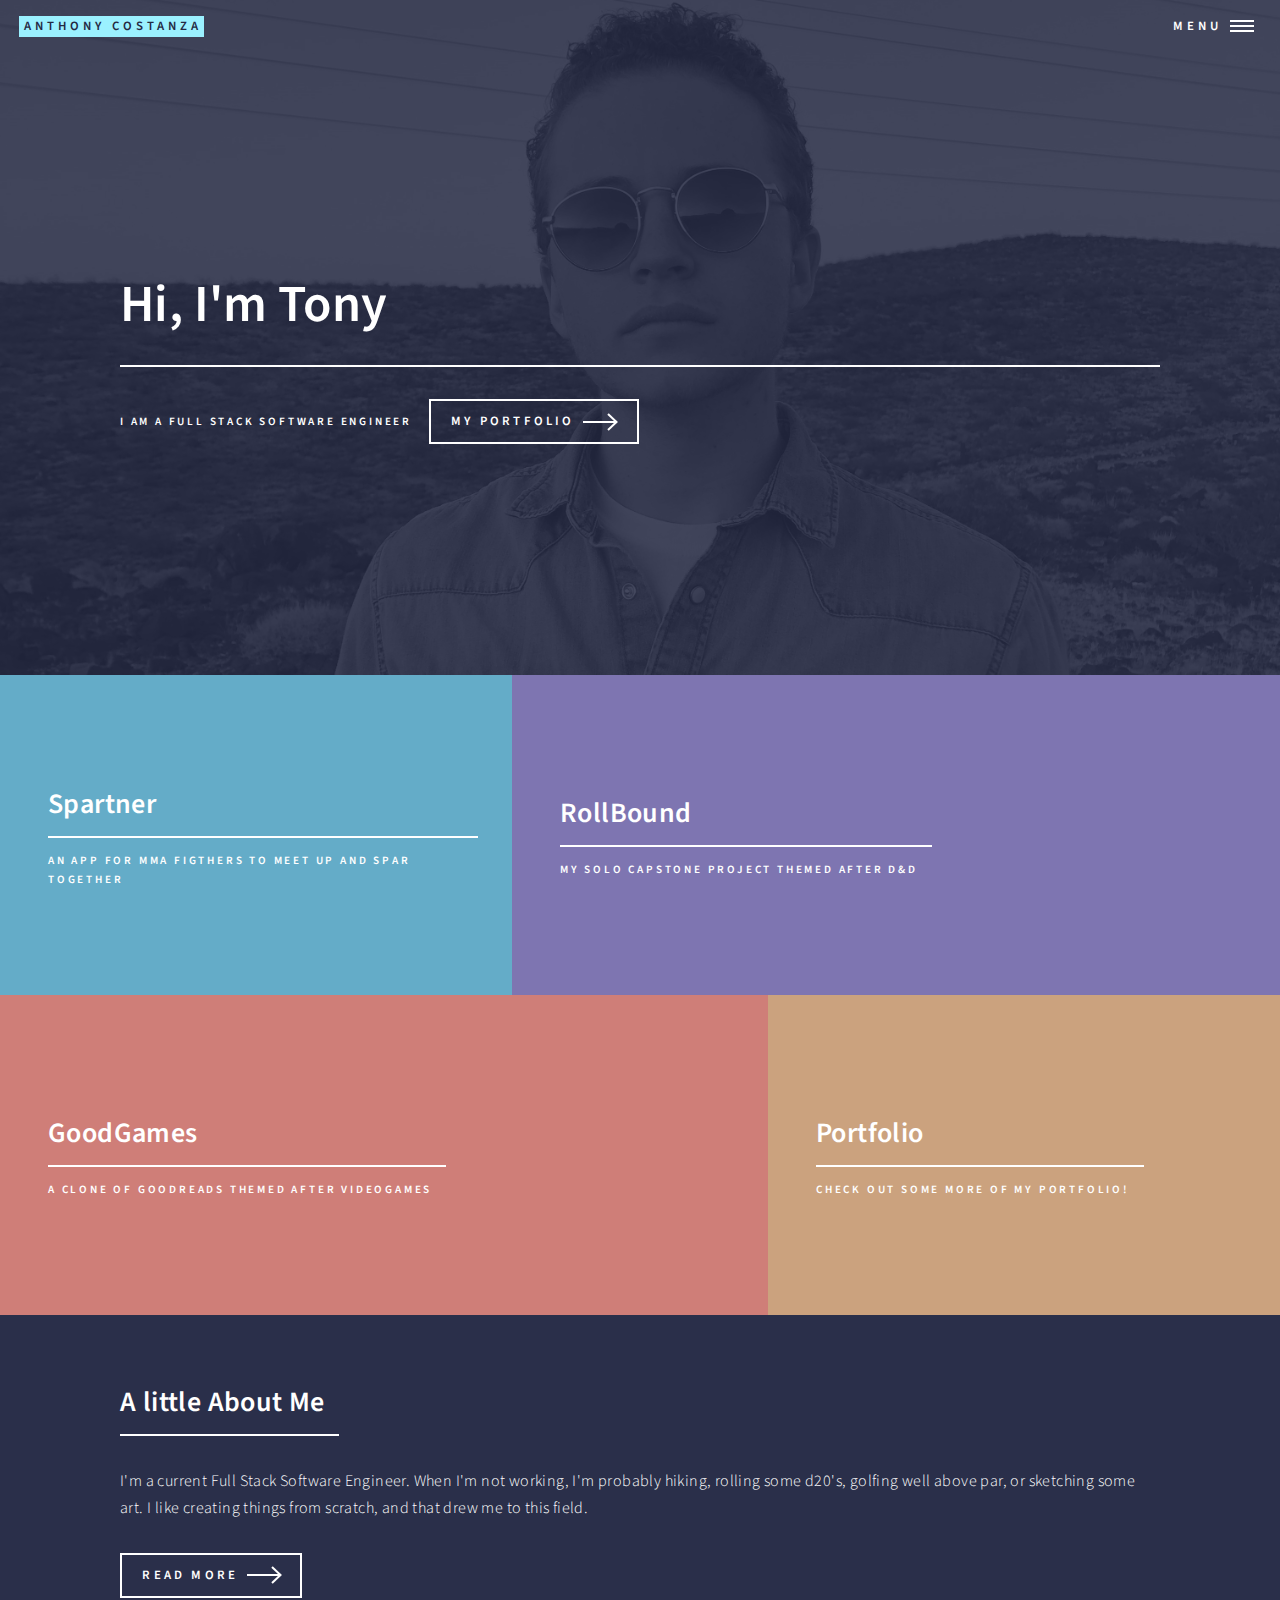
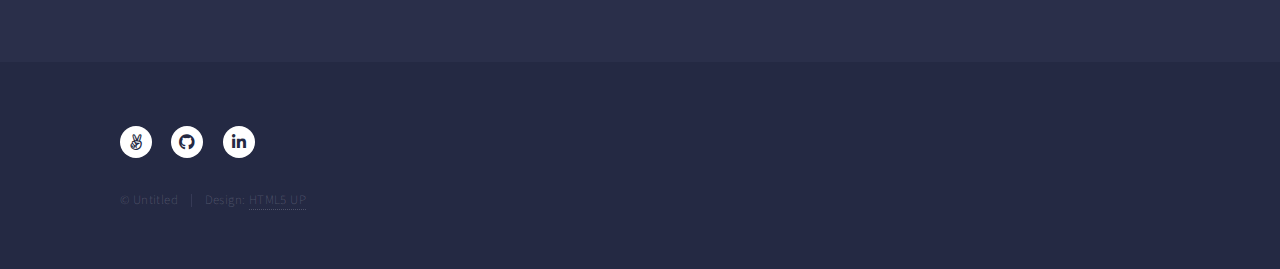
==== commit 9b2f3de6: "getting rid of tee up on myu portfolio website" ====
--- a/index.html
+++ b/index.html
@@ -45,7 +45,7 @@
 							<div class="content">
 								<p>I am a full stack software engineer</p>
 								<ul class="actions">
-									<li><a href="#one" class="button next scrolly">My Portfolio</a></li>
+									<li><a href="landing.html" class="button next scrolly">My Portfolio</a></li>
 								</ul>
 							</div>
 						</div>
@@ -58,38 +58,47 @@
 							<section id="one" class="tiles">
 								<article>
 									<span class="image">
-										<img src="https://images.unsplash.com/photo-1509255929945-586a420363cf?ixid=MnwxMjA3fDB8MHxwaG90by1wYWdlfHx8fGVufDB8fHx8&ixlib=rb-1.2.1&auto=format&fit=crop&w=2101&q=80" alt="" />
+										<img src="https://user-images.githubusercontent.com/35717793/129424229-53e507ec-0c38-4054-8e1e-407a685708ce.gif" alt="" />
 									</span>
 									<header class="major">
-										<h3><a href="landing.html" target="_blank" class="link">Spartner</a></h3>
+										<h3><a href="https://spartner.herokuapp.com/" target="_blank" class="link">Spartner</a></h3>
 										<p>An app for MMA figthers to meet up and spar together</p>
 									</header>
 								</article>
-								<article>
+								<!-- <article>
 									<span class="image">
-										<img src="https://images.unsplash.com/photo-1611374243147-44a702c2d44c?ixlib=rb-1.2.1&ixid=MnwxMjA3fDB8MHxwaG90by1wYWdlfHx8fGVufDB8fHx8&auto=format&fit=crop&w=1950&q=80" alt="" />
+										<img src="https://user-images.githubusercontent.com/35717793/129424393-8572f3ca-a7ff-4c98-979a-d4f2ecf65e80.gif" alt="" />
 									</span>
 									<header class="major">
 										<h3><a href="https://tee--up.herokuapp.com/" target="_blank" class="link">Tee Up</a></h3>
 										<p>An app dedicated to golfers making groups and reservations together</p>
 									</header>
-								</article>
+								</article> -->
 								<article>
 									<span class="image">
-										<img src="https://images.unsplash.com/photo-1549056572-75914d5d5fd4?ixid=MnwxMjA3fDB8MHxwaG90by1wYWdlfHx8fGVufDB8fHx8&ixlib=rb-1.2.1&auto=format&fit=crop&w=2000&q=80" alt="" />
+										<img src="https://media4.giphy.com/media/3oriNPdeu2W1aelciY/giphy.gif?cid=790b7611dea9134a9f49c9a7abff7d60bc8430317d2d898b&rid=giphy.gif&ct=g" alt="" />
 									</span>
 									<header class="major">
-										<h3><a href="landing.html" target="_blank" class="link">RollBound</a></h3>
+										<h3><a href="https://rollbound.herokuapp.com/login" target="_blank" class="link">RollBound</a></h3>
 										<p>My solo capstone project themed after D&D</p>
 									</header>
 								</article>
 								<article>
 									<span class="image">
-										<img src="https://images.unsplash.com/photo-1579407364450-481fe19dbfaa?ixid=MnwxMjA3fDB8MHxwaG90by1wYWdlfHx8fGVufDB8fHx8&ixlib=rb-1.2.1&auto=format&fit=crop&w=1189&q=80" alt="" />
+										<img src="https://user-images.githubusercontent.com/35717793/129424763-524b7069-7d5e-432e-9537-3559f1188b92.gif" alt="" />
 									</span>
 									<header class="major">
 										<h3><a href="https://ggs---app.herokuapp.com/" target="_blank" class="link">GoodGames</a></h3>
 										<p>A clone of goodreads themed after videogames</p>
+									</header>
+								</article>
+								<article>
+									<span class="image">
+										<img src="https://media0.giphy.com/media/26tn33aiTi1jkl6H6/giphy.gif?cid=790b76110a949119d3eca63ecd9c11bd35a75686ab129ebb&rid=giphy.gif&ct=g" alt="" />
+									</span>
+									<header class="major">
+										<h3><a href="landing.html" class="link">Portfolio</a></h3>
+										<p>Check out some more of my portfolio!</p>
 									</header>
 								</article>
 							</section>
@@ -102,7 +111,7 @@
 									</header>
 									<p>I'm a current Full Stack Software Engineer. When I'm not working, I'm probably hiking, rolling some d20's, golfing well above par, or sketching some art. I like creating things from scratch, and that drew me to this field.</p>
 									<ul class="actions">
-										<li><a href="landing.html" class="button next">Read more</a></li>
+										<li><a href="generic.html" class="button next">Read more</a></li>
 									</ul>
 								</div>
 							</section>
